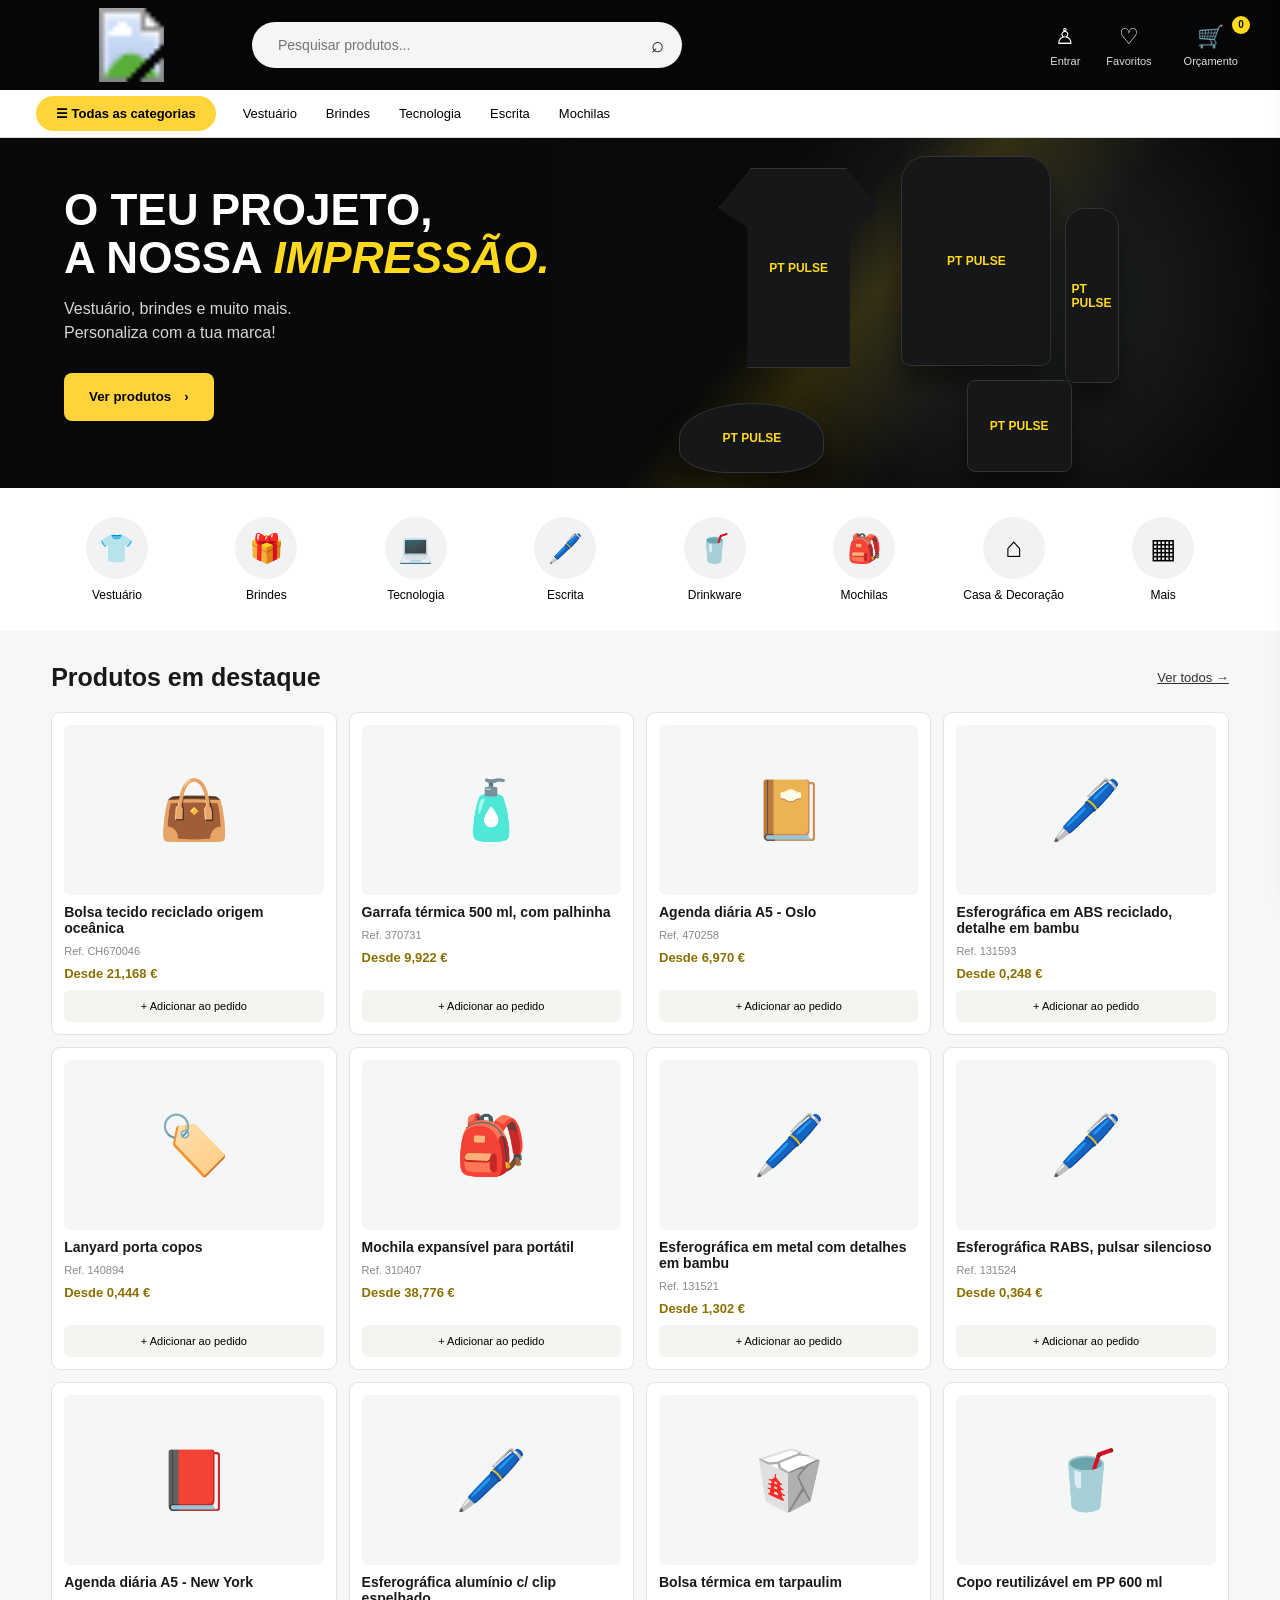
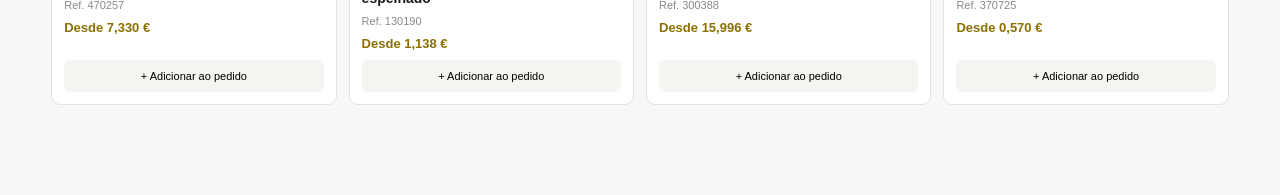
==== index.html @ 074de80f "Atualizar cache para o logo original" ====
<!DOCTYPE html>
<html lang="pt-PT"><head>
<meta charset="UTF-8"><meta name="viewport" content="width=device-width,initial-scale=1">
<title>PT Pulse | Catálogo</title><link rel="stylesheet" href="style.css">
</head><body>
<header class="topbar">
  <button class="menu-btn">☰</button>
  <a class="brand" href="#inicio"><img src="logo.svg?v=4" alt="PT Pulse"></a>
  <div class="top-search"><input id="search" placeholder="Pesquisar produtos..." oninput="filterProducts()"><span>⌕</span></div>
  <nav><a href="#categorias">Vestuário</a><a href="#categorias">Brindes</a><a href="#categorias">Tecnologia</a><a href="#categorias">Escrita</a><a href="#categorias">Drinkware</a><a href="#categorias">Mochilas</a><a href="#categorias">Casa & Decoração</a></nav>
  <div class="actions"><span>♙<small>Entrar</small></span><span>♡<small>Favoritos</small></span><button onclick="openQuote()">🛒<b id="count">0</b><small>Orçamento</small></button></div>
</header>
<div class="mobile-nav"><button onclick="setCategory('Todos')">☰ Todas as categorias</button><button onclick="setCategory('Vestuário')">Vestuário</button><button onclick="setCategory('Brindes')">Brindes</button><button onclick="setCategory('Tecnologia')">Tecnologia</button><button onclick="setCategory('Empresas')">Escrita</button><button onclick="setCategory('Mochilas')">Mochilas</button></div>
<main id="inicio">
<section class="hero">
<div class="hero-copy"><h1>O TEU PROJETO,<br>A NOSSA <em>IMPRESSÃO.</em></h1><p>Vestuário, brindes e muito mais.<br>Personaliza com a tua marca!</p><button onclick="document.getElementById('produtos').scrollIntoView({behavior:'smooth'})">Ver produtos　›</button></div>
<div class="hero-art"><div class="yellow-splash"></div><div class="showcase shirt">PT PULSE</div><div class="showcase hoodie">PT PULSE</div><div class="showcase bottle">PT<br>PULSE</div><div class="showcase cap">PT PULSE</div><div class="showcase mug">PT PULSE</div></div>
</section>
<section class="quick-cats" id="categorias">
<button onclick="setCategory('Vestuário')"><i>👕</i>Vestuário</button><button onclick="setCategory('Brindes')"><i>🎁</i>Brindes</button><button onclick="setCategory('Tecnologia')"><i>💻</i>Tecnologia</button><button onclick="setCategory('Empresas')"><i>🖊️</i>Escrita</button><button onclick="setCategory('Brindes')"><i>🥤</i>Drinkware</button><button onclick="setCategory('Mochilas')"><i>🎒</i>Mochilas</button><button onclick="setCategory('Casa')"><i>⌂</i>Casa & Decoração</button><button onclick="setCategory('Todos')"><i>▦</i>Mais</button>
</section>
<section class="section" id="produtos"><div class="section-head"><h2>Produtos em destaque</h2><a href="#produtos" onclick="setCategory('Todos')">Ver todos →</a></div><div id="productGrid" class="products"></div></section>
</main>
<div id="quotePanel" class="quote-panel"><div class="quote-head"><h3>Pedido de Orçamento</h3><button onclick="openQuote()">×</button></div><div id="quoteItems"></div><button class="send" onclick="sendQuote()">Enviar pedido</button></div>
<button class="floating-quote" onclick="openQuote()">▣　Pedido de Orçamento <b id="mobileCount">0</b></button>
<script src="app.js"></script><script>
const oldAddQuote=addQuote; addQuote=function(i){oldAddQuote(i);document.getElementById('mobileCount').textContent=quote.length}
</script></body></html>
---- style.css ----
*{box-sizing:border-box}body{margin:0;font-family:Arial,Helvetica,sans-serif;background:#f7f7f5;color:#17191b}.topbar{height:90px;background:#050607;color:#fff;display:flex;align-items:center;padding:0 36px;gap:26px}.brand img{width:190px;height:74px;object-fit:contain}.menu-btn{display:none}.top-search{display:flex;align-items:center;background:#f4f5f5;border-radius:25px;padding:0 18px;width:430px;color:#222}.top-search input{width:100%;border:0;background:transparent;padding:15px 8px;outline:0;font-size:14px}.top-search span{font-size:22px}nav{display:none}.actions{margin-left:auto;display:flex;align-items:center;gap:26px}.actions span,.actions button{display:flex;flex-direction:column;align-items:center;gap:5px;font-size:22px;background:none;border:0;color:#fff;position:relative}.actions small{font-size:11px;color:#ddd}.actions b,.floating-quote b{position:absolute;right:-6px;top:-7px;background:#ffd91a;color:#111;border-radius:50%;font-size:10px;width:18px;height:18px;display:grid;place-items:center}.mobile-nav{height:48px;background:#fff;display:flex;align-items:center;gap:25px;padding:0 36px;overflow:auto;border-bottom:1px solid #ddd}.mobile-nav button{white-space:nowrap;border:0;background:none;font-size:13px;padding:12px 2px}.mobile-nav button:first-child{background:#ffd43b;border-radius:22px;padding:10px 20px;font-weight:bold}.hero{min-height:350px;background:#090a0b;color:white;display:flex;overflow:hidden;position:relative}.hero-copy{width:49%;padding:48px 5%;position:relative;z-index:2;background:linear-gradient(90deg,#070809 75%,transparent)}.hero h1{font-size:44px;line-height:1.08;margin:0 0 15px;font-weight:900}.hero em{color:#ffd91a;font-style:italic}.hero p{font-size:16px;line-height:1.5;color:#d6d6d6}.hero-copy button{background:#ffd43b;border:0;border-radius:8px;padding:15px 25px;margin-top:12px;font-weight:bold}.hero-art{width:51%;position:relative;background:radial-gradient(circle at 60% 45%,#25282a,#090a0b 60%)}.yellow-splash{position:absolute;inset:0;background:linear-gradient(130deg,transparent 30%,#ffd40022 40%,transparent 58%)}.showcase{position:absolute;display:grid;place-items:center;background:#151719;border:1px solid #333;color:#ffd91a;font-size:12px;font-weight:bold;box-shadow:0 18px 28px #0008}.shirt{width:160px;height:200px;left:14%;top:30px;clip-path:polygon(20% 0,80% 0,100% 20%,82% 30%,82% 100%,18% 100%,18% 30%,0 20%)}.hoodie{width:150px;height:210px;left:42%;top:18px;border-radius:25px 25px 10px 10px}.bottle{width:54px;height:175px;left:67%;top:70px;border-radius:20px 20px 10px 10px}.cap{width:145px;height:70px;left:8%;bottom:15px;border-radius:60% 60% 40% 40%}.mug{width:105px;height:92px;left:52%;bottom:16px;border-radius:8px}.quick-cats{background:#fff;display:grid;grid-template-columns:repeat(8,1fr);padding:28px 4%;gap:18px}.quick-cats button{border:0;background:none;display:flex;flex-direction:column;align-items:center;gap:9px;font-size:12px}.quick-cats i{font-style:normal;font-size:28px;width:62px;height:62px;display:grid;place-items:center;border-radius:50%;background:#f0f2f3}.section{padding:32px 4% 90px}.section-head{display:flex;justify-content:space-between;align-items:center;margin-bottom:20px}.section h2{font-size:25px;margin:0}.section-head a{font-size:13px;color:#333}.products{display:grid;grid-template-columns:repeat(4,1fr);gap:12px}.product{background:#fff;border:1px solid #e1e3e4;border-radius:9px;padding:12px;min-height:290px;display:flex;flex-direction:column;gap:9px;position:relative}.product-img{height:170px;background:#f5f6f6;border-radius:6px;display:grid;place-items:center;font-size:58px}.stock{display:none}.product h3{font-size:14px;margin:0}.product small{font-size:11px;color:#888}.product b{color:#8b7000;font-size:13px}.product button{margin-top:auto;border:0;background:#f4f4f1;padding:10px;border-radius:6px;font-size:11px}.quote-panel{position:fixed;right:-420px;top:0;width:390px;height:100vh;background:#fff;z-index:20;box-shadow:-10px 0 30px #0003;transition:.3s;padding:22px}.quote-panel.open{right:0}.quote-head{display:flex;justify-content:space-between;border-bottom:1px solid #ddd}.quote-head button{border:0;background:none;font-size:28px}.quote-item{padding:12px 0;border-bottom:1px solid #eee}.send{background:#ffd43b;border:0;width:100%;padding:15px;font-weight:bold;margin-top:20px;border-radius:7px}.floating-quote{display:none}
@media(max-width:900px){.topbar{height:72px;padding:0 18px}.brand img{width:145px;height:55px}.top-search{width:45%}.actions{gap:14px}.mobile-nav{padding:0 18px}.hero-copy{padding:35px 4%}.hero h1{font-size:34px}.quick-cats{grid-template-columns:repeat(4,1fr)}}
@media(max-width:700px){.topbar{height:68px;padding:0 14px;justify-content:space-between}.menu-btn{display:block;background:none;border:0;color:#fff;font-size:23px}.brand img{width:125px;height:52px}.top-search{display:none}.actions{margin:0;gap:13px}.actions span:first-child small,.actions span:nth-child(2) small{display:none}.actions span{font-size:20px}.actions button small{display:none}.mobile-nav{display:none}.hero{min-height:230px}.hero-copy{width:61%;padding:28px 16px;background:linear-gradient(90deg,#08090a 75%,transparent)}.hero h1{font-size:23px}.hero p{font-size:11px}.hero-copy button{padding:10px 16px;font-size:11px}.hero-art{width:39%}.shirt{width:95px;height:120px;left:-10px;top:25px}.hoodie{width:85px;height:125px;left:32px;top:18px}.bottle{width:30px;height:100px;left:62px;top:110px}.cap{display:none}.mug{width:58px;height:55px;left:0;bottom:12px}.quick-cats{display:flex;overflow:auto;padding:18px 14px;gap:20px}.quick-cats button{min-width:62px;font-size:10px}.quick-cats i{width:48px;height:48px;font-size:22px}.section{padding:25px 14px 82px}.section h2{font-size:20px}.products{grid-template-columns:1fr 1fr;gap:10px}.product{min-height:250px;padding:9px}.product-img{height:125px;font-size:45px}.product h3{font-size:12px}.product button{display:none}.floating-quote{display:flex;align-items:center;justify-content:center;position:fixed;bottom:14px;left:50%;transform:translateX(-50%);width:calc(100% - 36px);height:48px;background:#ffd43b;border:0;border-radius:25px;font-weight:bold;z-index:8;box-shadow:0 5px 18px #0003}.floating-quote b{right:16px;top:15px;position:absolute;background:#17191b;color:#fff}.quote-panel{width:100%;right:-100%}}

/* Garantir que o logo mantém o aspeto original no cabeçalho */
.brand{display:flex;align-items:center;line-height:0;flex-shrink:0}.brand img{display:block;max-width:100%;filter:none}
@media(max-width:700px){.brand img{width:150px;height:58px}.topbar{gap:8px}}
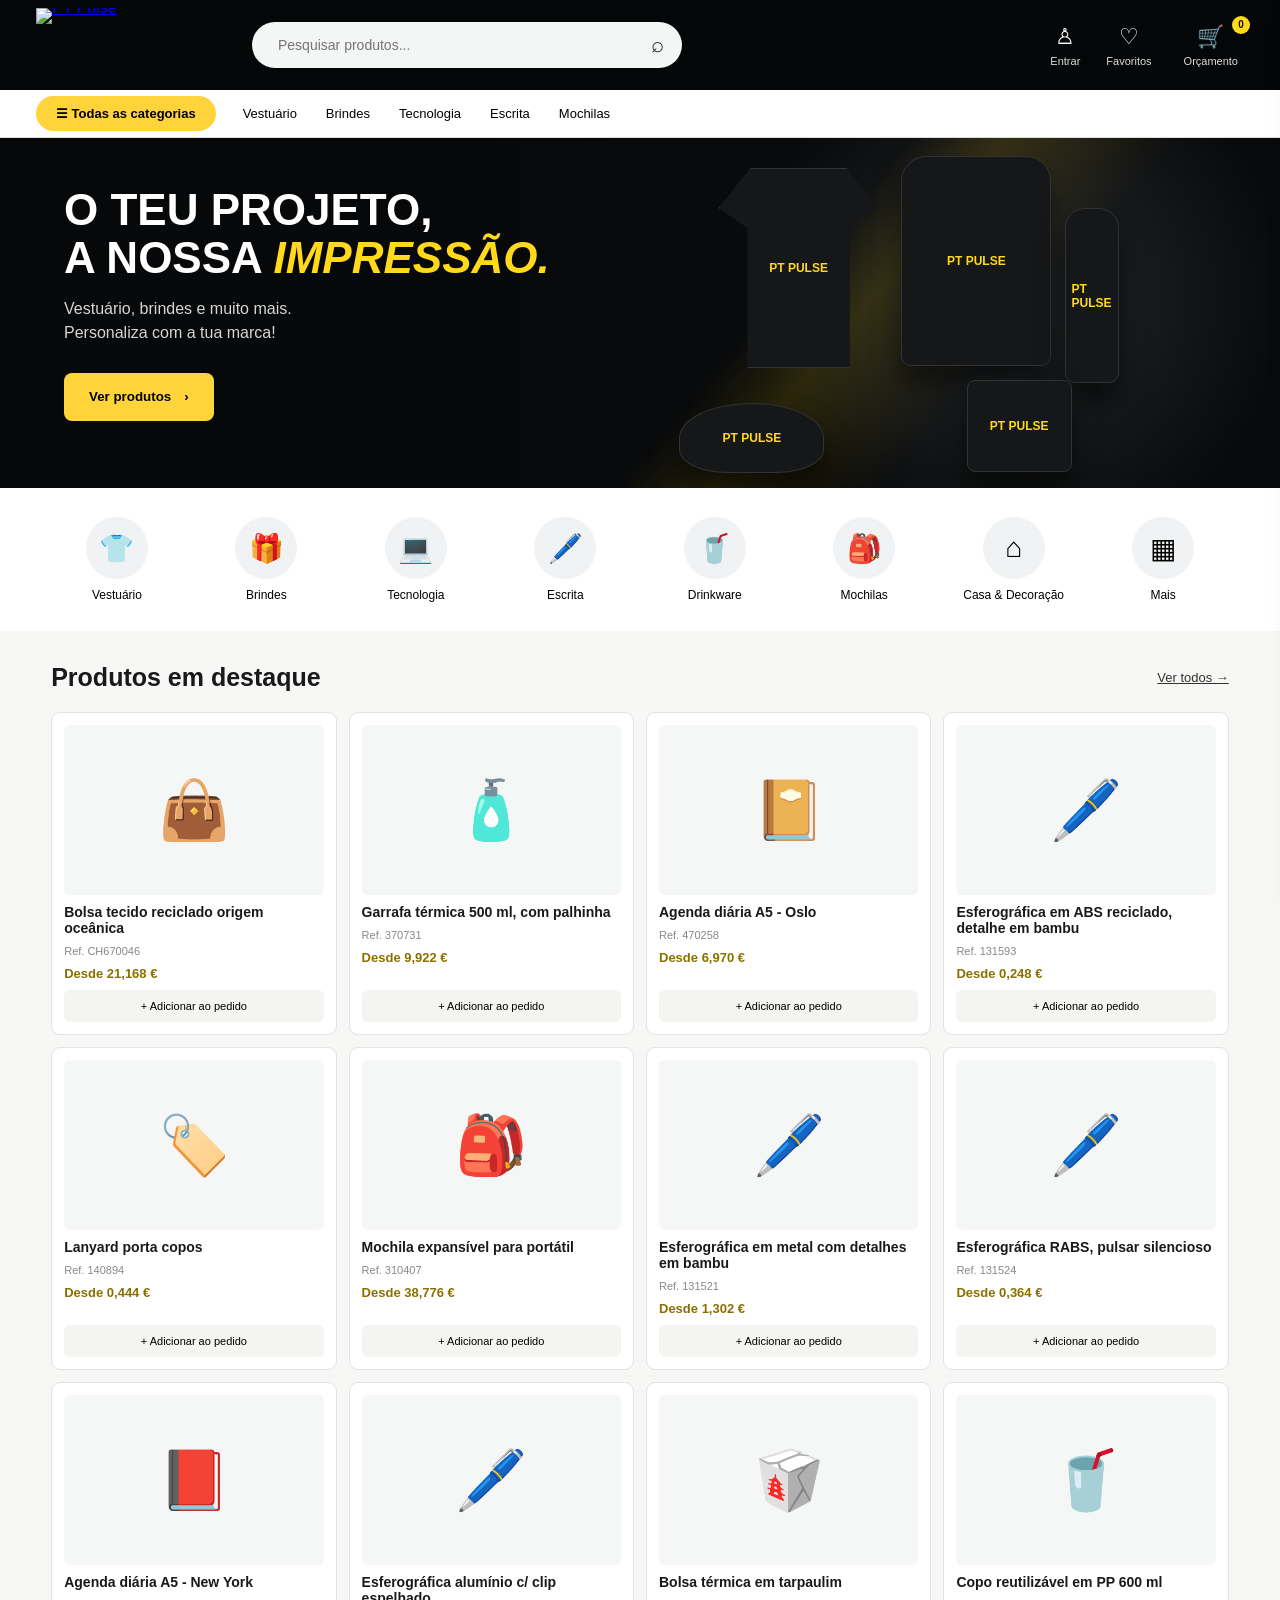
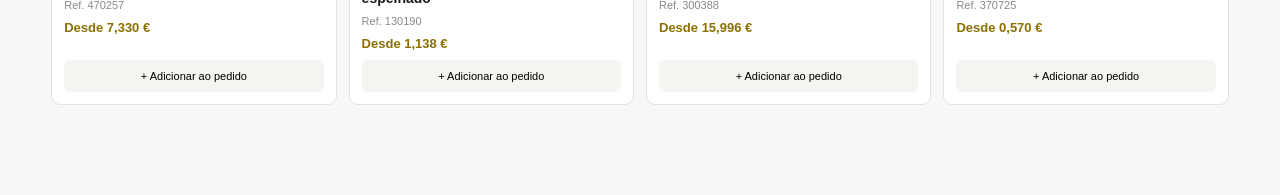
==== commit 51303437: "Use original PT Pulse logo from direct CDN link" ====
--- a/index.html
+++ b/index.html
@@ -5,7 +5,7 @@
 </head><body>
 <header class="topbar">
   <button class="menu-btn">☰</button>
-  <a class="brand" href="#inicio"><img src="logo.svg?v=4" alt="PT Pulse"></a>
+  <a class="brand" href="#inicio"><img src="https://cdn-shopkit.com/usercontent/ptpulse/media/images/2d09747-074057-pt-pulse-autocolante.png" alt="PT Pulse"></a>
   <div class="top-search"><input id="search" placeholder="Pesquisar produtos..." oninput="filterProducts()"><span>⌕</span></div>
   <nav><a href="#categorias">Vestuário</a><a href="#categorias">Brindes</a><a href="#categorias">Tecnologia</a><a href="#categorias">Escrita</a><a href="#categorias">Drinkware</a><a href="#categorias">Mochilas</a><a href="#categorias">Casa & Decoração</a></nav>
   <div class="actions"><span>♙<small>Entrar</small></span><span>♡<small>Favoritos</small></span><button onclick="openQuote()">🛒<b id="count">0</b><small>Orçamento</small></button></div>
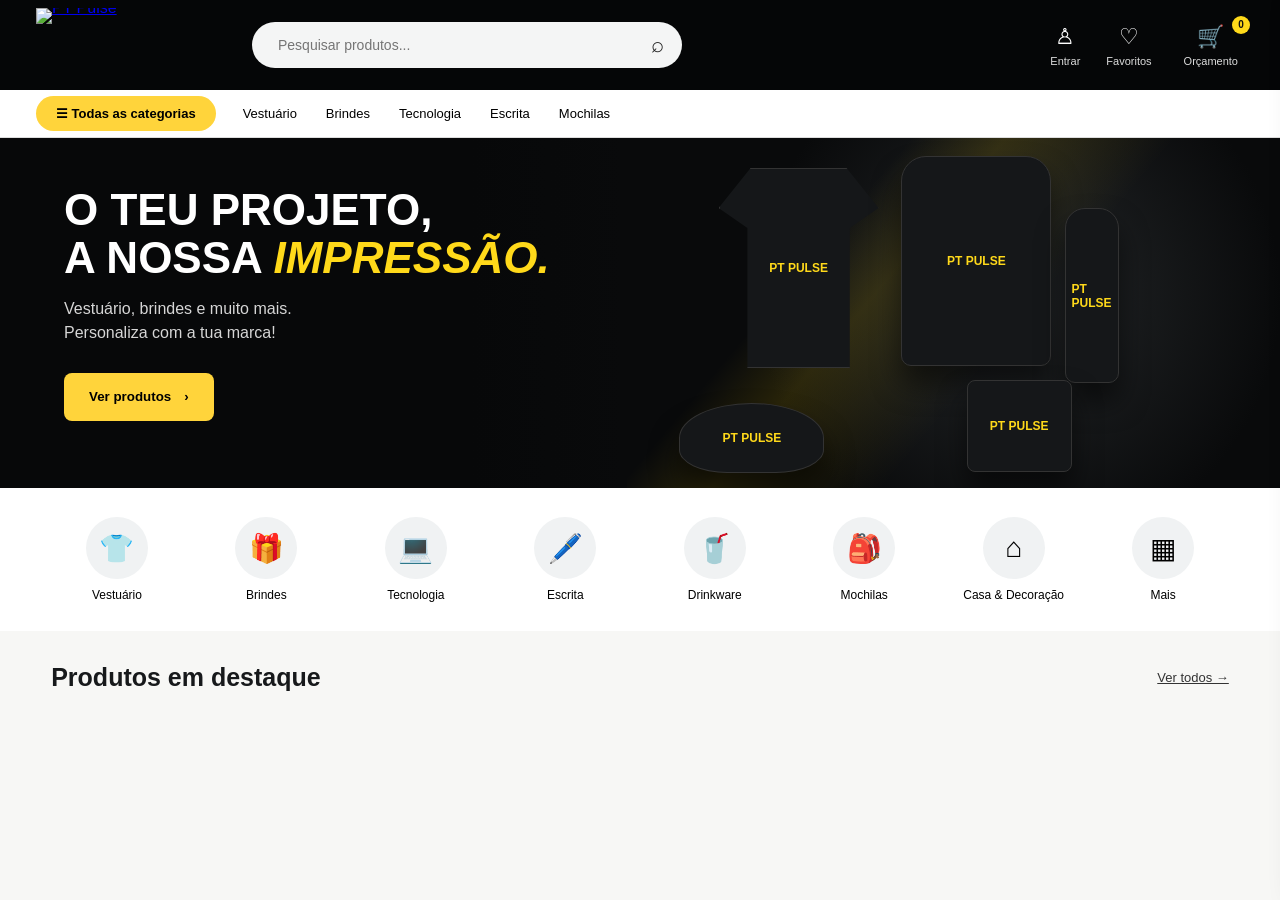
==== commit c581e525: "Ativar catálogo TH Clothes e páginas individuais" ====
--- a/index.html
+++ b/index.html
@@ -3,26 +3,8 @@
 <meta charset="UTF-8"><meta name="viewport" content="width=device-width,initial-scale=1">
 <title>PT Pulse | Catálogo</title><link rel="stylesheet" href="style.css">
 </head><body>
-<header class="topbar">
-  <button class="menu-btn">☰</button>
-  <a class="brand" href="#inicio"><img src="https://cdn-shopkit.com/usercontent/ptpulse/media/images/2d09747-074057-pt-pulse-autocolante.png" alt="PT Pulse"></a>
-  <div class="top-search"><input id="search" placeholder="Pesquisar produtos..." oninput="filterProducts()"><span>⌕</span></div>
-  <nav><a href="#categorias">Vestuário</a><a href="#categorias">Brindes</a><a href="#categorias">Tecnologia</a><a href="#categorias">Escrita</a><a href="#categorias">Drinkware</a><a href="#categorias">Mochilas</a><a href="#categorias">Casa & Decoração</a></nav>
-  <div class="actions"><span>♙<small>Entrar</small></span><span>♡<small>Favoritos</small></span><button onclick="openQuote()">🛒<b id="count">0</b><small>Orçamento</small></button></div>
-</header>
+<header class="topbar"><button class="menu-btn">☰</button><a class="brand" href="#inicio"><img src="https://cdn-shopkit.com/usercontent/ptpulse/media/images/2d09747-074057-pt-pulse-autocolante.png" alt="PT Pulse"></a><div class="top-search"><input id="search" placeholder="Pesquisar produtos..." oninput="filterProducts()"><span>⌕</span></div><nav><a href="#categorias">Vestuário</a><a href="#categorias">Brindes</a><a href="#categorias">Tecnologia</a><a href="#categorias">Escrita</a><a href="#categorias">Drinkware</a><a href="#categorias">Mochilas</a><a href="#categorias">Casa & Decoração</a></nav><div class="actions"><span>♙<small>Entrar</small></span><span>♡<small>Favoritos</small></span><button onclick="openQuote()">🛒<b id="count">0</b><small>Orçamento</small></button></div></header>
 <div class="mobile-nav"><button onclick="setCategory('Todos')">☰ Todas as categorias</button><button onclick="setCategory('Vestuário')">Vestuário</button><button onclick="setCategory('Brindes')">Brindes</button><button onclick="setCategory('Tecnologia')">Tecnologia</button><button onclick="setCategory('Empresas')">Escrita</button><button onclick="setCategory('Mochilas')">Mochilas</button></div>
-<main id="inicio">
-<section class="hero">
-<div class="hero-copy"><h1>O TEU PROJETO,<br>A NOSSA <em>IMPRESSÃO.</em></h1><p>Vestuário, brindes e muito mais.<br>Personaliza com a tua marca!</p><button onclick="document.getElementById('produtos').scrollIntoView({behavior:'smooth'})">Ver produtos　›</button></div>
-<div class="hero-art"><div class="yellow-splash"></div><div class="showcase shirt">PT PULSE</div><div class="showcase hoodie">PT PULSE</div><div class="showcase bottle">PT<br>PULSE</div><div class="showcase cap">PT PULSE</div><div class="showcase mug">PT PULSE</div></div>
-</section>
-<section class="quick-cats" id="categorias">
-<button onclick="setCategory('Vestuário')"><i>👕</i>Vestuário</button><button onclick="setCategory('Brindes')"><i>🎁</i>Brindes</button><button onclick="setCategory('Tecnologia')"><i>💻</i>Tecnologia</button><button onclick="setCategory('Empresas')"><i>🖊️</i>Escrita</button><button onclick="setCategory('Brindes')"><i>🥤</i>Drinkware</button><button onclick="setCategory('Mochilas')"><i>🎒</i>Mochilas</button><button onclick="setCategory('Casa')"><i>⌂</i>Casa & Decoração</button><button onclick="setCategory('Todos')"><i>▦</i>Mais</button>
-</section>
-<section class="section" id="produtos"><div class="section-head"><h2>Produtos em destaque</h2><a href="#produtos" onclick="setCategory('Todos')">Ver todos →</a></div><div id="productGrid" class="products"></div></section>
-</main>
-<div id="quotePanel" class="quote-panel"><div class="quote-head"><h3>Pedido de Orçamento</h3><button onclick="openQuote()">×</button></div><div id="quoteItems"></div><button class="send" onclick="sendQuote()">Enviar pedido</button></div>
-<button class="floating-quote" onclick="openQuote()">▣　Pedido de Orçamento <b id="mobileCount">0</b></button>
-<script src="app.js"></script><script>
-const oldAddQuote=addQuote; addQuote=function(i){oldAddQuote(i);document.getElementById('mobileCount').textContent=quote.length}
-</script></body></html>+<main id="inicio"><section class="hero"><div class="hero-copy"><h1>O TEU PROJETO,<br>A NOSSA <em>IMPRESSÃO.</em></h1><p>Vestuário, brindes e muito mais.<br>Personaliza com a tua marca!</p><button onclick="document.getElementById('produtos').scrollIntoView({behavior:'smooth'})">Ver produtos　›</button></div><div class="hero-art"><div class="yellow-splash"></div><div class="showcase shirt">PT PULSE</div><div class="showcase hoodie">PT PULSE</div><div class="showcase bottle">PT<br>PULSE</div><div class="showcase cap">PT PULSE</div><div class="showcase mug">PT PULSE</div></div></section><section class="quick-cats" id="categorias"><button onclick="setCategory('Vestuário')"><i>👕</i>Vestuário</button><button onclick="setCategory('Brindes')"><i>🎁</i>Brindes</button><button onclick="setCategory('Tecnologia')"><i>💻</i>Tecnologia</button><button onclick="setCategory('Empresas')"><i>🖊️</i>Escrita</button><button onclick="setCategory('Brindes')"><i>🥤</i>Drinkware</button><button onclick="setCategory('Mochilas')"><i>🎒</i>Mochilas</button><button onclick="setCategory('Casa')"><i>⌂</i>Casa & Decoração</button><button onclick="setCategory('Todos')"><i>▦</i>Mais</button></section><section class="section" id="produtos"><div class="section-head"><h2>Produtos em destaque</h2><a href="#produtos" onclick="setCategory('Todos')">Ver todos →</a></div><div id="productGrid" class="products"></div></section></main>
+<div id="quotePanel" class="quote-panel"><div class="quote-head"><h3>Pedido de Orçamento</h3><button onclick="openQuote()">×</button></div><div id="quoteItems"></div><button class="send" onclick="sendQuote()">Enviar pedido</button></div><button class="floating-quote" onclick="openQuote()">▣　Pedido de Orçamento <b id="mobileCount">0</b></button>
+<script src="th-products.js"></script><script src="catalog.js"></script></body></html>
--- a/style.css
+++ b/style.css
@@ -1,7 +1,4 @@
-*{box-sizing:border-box}body{margin:0;font-family:Arial,Helvetica,sans-serif;background:#f7f7f5;color:#17191b}.topbar{height:90px;background:#050607;color:#fff;display:flex;align-items:center;padding:0 36px;gap:26px}.brand img{width:190px;height:74px;object-fit:contain}.menu-btn{display:none}.top-search{display:flex;align-items:center;background:#f4f5f5;border-radius:25px;padding:0 18px;width:430px;color:#222}.top-search input{width:100%;border:0;background:transparent;padding:15px 8px;outline:0;font-size:14px}.top-search span{font-size:22px}nav{display:none}.actions{margin-left:auto;display:flex;align-items:center;gap:26px}.actions span,.actions button{display:flex;flex-direction:column;align-items:center;gap:5px;font-size:22px;background:none;border:0;color:#fff;position:relative}.actions small{font-size:11px;color:#ddd}.actions b,.floating-quote b{position:absolute;right:-6px;top:-7px;background:#ffd91a;color:#111;border-radius:50%;font-size:10px;width:18px;height:18px;display:grid;place-items:center}.mobile-nav{height:48px;background:#fff;display:flex;align-items:center;gap:25px;padding:0 36px;overflow:auto;border-bottom:1px solid #ddd}.mobile-nav button{white-space:nowrap;border:0;background:none;font-size:13px;padding:12px 2px}.mobile-nav button:first-child{background:#ffd43b;border-radius:22px;padding:10px 20px;font-weight:bold}.hero{min-height:350px;background:#090a0b;color:white;display:flex;overflow:hidden;position:relative}.hero-copy{width:49%;padding:48px 5%;position:relative;z-index:2;background:linear-gradient(90deg,#070809 75%,transparent)}.hero h1{font-size:44px;line-height:1.08;margin:0 0 15px;font-weight:900}.hero em{color:#ffd91a;font-style:italic}.hero p{font-size:16px;line-height:1.5;color:#d6d6d6}.hero-copy button{background:#ffd43b;border:0;border-radius:8px;padding:15px 25px;margin-top:12px;font-weight:bold}.hero-art{width:51%;position:relative;background:radial-gradient(circle at 60% 45%,#25282a,#090a0b 60%)}.yellow-splash{position:absolute;inset:0;background:linear-gradient(130deg,transparent 30%,#ffd40022 40%,transparent 58%)}.showcase{position:absolute;display:grid;place-items:center;background:#151719;border:1px solid #333;color:#ffd91a;font-size:12px;font-weight:bold;box-shadow:0 18px 28px #0008}.shirt{width:160px;height:200px;left:14%;top:30px;clip-path:polygon(20% 0,80% 0,100% 20%,82% 30%,82% 100%,18% 100%,18% 30%,0 20%)}.hoodie{width:150px;height:210px;left:42%;top:18px;border-radius:25px 25px 10px 10px}.bottle{width:54px;height:175px;left:67%;top:70px;border-radius:20px 20px 10px 10px}.cap{width:145px;height:70px;left:8%;bottom:15px;border-radius:60% 60% 40% 40%}.mug{width:105px;height:92px;left:52%;bottom:16px;border-radius:8px}.quick-cats{background:#fff;display:grid;grid-template-columns:repeat(8,1fr);padding:28px 4%;gap:18px}.quick-cats button{border:0;background:none;display:flex;flex-direction:column;align-items:center;gap:9px;font-size:12px}.quick-cats i{font-style:normal;font-size:28px;width:62px;height:62px;display:grid;place-items:center;border-radius:50%;background:#f0f2f3}.section{padding:32px 4% 90px}.section-head{display:flex;justify-content:space-between;align-items:center;margin-bottom:20px}.section h2{font-size:25px;margin:0}.section-head a{font-size:13px;color:#333}.products{display:grid;grid-template-columns:repeat(4,1fr);gap:12px}.product{background:#fff;border:1px solid #e1e3e4;border-radius:9px;padding:12px;min-height:290px;display:flex;flex-direction:column;gap:9px;position:relative}.product-img{height:170px;background:#f5f6f6;border-radius:6px;display:grid;place-items:center;font-size:58px}.stock{display:none}.product h3{font-size:14px;margin:0}.product small{font-size:11px;color:#888}.product b{color:#8b7000;font-size:13px}.product button{margin-top:auto;border:0;background:#f4f4f1;padding:10px;border-radius:6px;font-size:11px}.quote-panel{position:fixed;right:-420px;top:0;width:390px;height:100vh;background:#fff;z-index:20;box-shadow:-10px 0 30px #0003;transition:.3s;padding:22px}.quote-panel.open{right:0}.quote-head{display:flex;justify-content:space-between;border-bottom:1px solid #ddd}.quote-head button{border:0;background:none;font-size:28px}.quote-item{padding:12px 0;border-bottom:1px solid #eee}.send{background:#ffd43b;border:0;width:100%;padding:15px;font-weight:bold;margin-top:20px;border-radius:7px}.floating-quote{display:none}
+*{box-sizing:border-box}body{margin:0;font-family:Arial,Helvetica,sans-serif;background:#f7f7f5;color:#17191b}.topbar{height:90px;background:#050607;color:#fff;display:flex;align-items:center;padding:0 36px;gap:26px}.brand img{width:190px;height:74px;object-fit:contain}.menu-btn{display:none}.top-search{display:flex;align-items:center;background:#f4f5f5;border-radius:25px;padding:0 18px;width:430px;color:#222}.top-search input{width:100%;border:0;background:transparent;padding:15px 8px;outline:0;font-size:14px}.top-search span{font-size:22px}nav{display:none}.actions{margin-left:auto;display:flex;align-items:center;gap:26px}.actions span,.actions button{display:flex;flex-direction:column;align-items:center;gap:5px;font-size:22px;background:none;border:0;color:#fff;position:relative}.actions small{font-size:11px;color:#ddd}.actions b,.floating-quote b{position:absolute;right:-6px;top:-7px;background:#ffd91a;color:#111;border-radius:50%;font-size:10px;width:18px;height:18px;display:grid;place-items:center}.mobile-nav{height:48px;background:#fff;display:flex;align-items:center;gap:25px;padding:0 36px;overflow:auto;border-bottom:1px solid #ddd}.mobile-nav button{white-space:nowrap;border:0;background:none;font-size:13px;padding:12px 2px}.mobile-nav button:first-child{background:#ffd43b;border-radius:22px;padding:10px 20px;font-weight:bold}.hero{min-height:350px;background:#090a0b;color:white;display:flex;overflow:hidden;position:relative}.hero-copy{width:49%;padding:48px 5%;position:relative;z-index:2;background:linear-gradient(90deg,#070809 75%,transparent)}.hero h1{font-size:44px;line-height:1.08;margin:0 0 15px;font-weight:900}.hero em{color:#ffd91a;font-style:italic}.hero p{font-size:16px;line-height:1.5;color:#d6d6d6}.hero-copy button{background:#ffd43b;border:0;border-radius:8px;padding:15px 25px;margin-top:12px;font-weight:bold}.hero-art{width:51%;position:relative;background:radial-gradient(circle at 60% 45%,#25282a,#090a0b 60%)}.yellow-splash{position:absolute;inset:0;background:linear-gradient(130deg,transparent 30%,#ffd40022 40%,transparent 58%)}.showcase{position:absolute;display:grid;place-items:center;background:#151719;border:1px solid #333;color:#ffd91a;font-size:12px;font-weight:bold;box-shadow:0 18px 28px #0008}.shirt{width:160px;height:200px;left:14%;top:30px;clip-path:polygon(20% 0,80% 0,100% 20%,82% 30%,82% 100%,18% 100%,18% 30%,0 20%)}.hoodie{width:150px;height:210px;left:42%;top:18px;border-radius:25px 25px 10px 10px}.bottle{width:54px;height:175px;left:67%;top:70px;border-radius:20px 20px 10px 10px}.cap{width:145px;height:70px;left:8%;bottom:15px;border-radius:60% 60% 40% 40%}.mug{width:105px;height:92px;left:52%;bottom:16px;border-radius:8px}.quick-cats{background:#fff;display:grid;grid-template-columns:repeat(8,1fr);padding:28px 4%;gap:18px}.quick-cats button{border:0;background:none;display:flex;flex-direction:column;align-items:center;gap:9px;font-size:12px}.quick-cats i{font-style:normal;font-size:28px;width:62px;height:62px;display:grid;place-items:center;border-radius:50%;background:#f0f2f3}.section{padding:32px 4% 90px}.section-head{display:flex;justify-content:space-between;align-items:center;margin-bottom:20px}.section h2{font-size:25px;margin:0}.section-head a{font-size:13px;color:#333}.products{display:grid;grid-template-columns:repeat(4,1fr);gap:12px}.product{background:#fff;border:1px solid #e1e3e4;border-radius:9px;padding:12px;min-height:290px;display:flex;flex-direction:column;gap:9px;position:relative}.product-img{height:170px;background:#f5f6f6;border-radius:6px;display:grid;place-items:center;overflow:hidden}.product-img img{width:100%;height:100%;display:block;object-fit:contain}.stock{display:none}.product h3{font-size:14px;margin:0}.product small{font-size:11px;color:#888}.product b{color:#8b7000;font-size:13px}.product button{margin-top:auto;border:0;background:#f4f4f1;padding:10px;border-radius:6px;font-size:11px}.quote-panel{position:fixed;right:-420px;top:0;width:390px;height:100vh;background:#fff;z-index:20;box-shadow:-10px 0 30px #0003;transition:.3s;padding:22px}.quote-panel.open{right:0}.quote-head{display:flex;justify-content:space-between;border-bottom:1px solid #ddd}.quote-head button{border:0;background:none;font-size:28px}.quote-item{padding:12px 0;border-bottom:1px solid #eee}.send{background:#ffd43b;border:0;width:100%;padding:15px;font-weight:bold;margin-top:20px;border-radius:7px}.floating-quote{display:none}
 @media(max-width:900px){.topbar{height:72px;padding:0 18px}.brand img{width:145px;height:55px}.top-search{width:45%}.actions{gap:14px}.mobile-nav{padding:0 18px}.hero-copy{padding:35px 4%}.hero h1{font-size:34px}.quick-cats{grid-template-columns:repeat(4,1fr)}}
-@media(max-width:700px){.topbar{height:68px;padding:0 14px;justify-content:space-between}.menu-btn{display:block;background:none;border:0;color:#fff;font-size:23px}.brand img{width:125px;height:52px}.top-search{display:none}.actions{margin:0;gap:13px}.actions span:first-child small,.actions span:nth-child(2) small{display:none}.actions span{font-size:20px}.actions button small{display:none}.mobile-nav{display:none}.hero{min-height:230px}.hero-copy{width:61%;padding:28px 16px;background:linear-gradient(90deg,#08090a 75%,transparent)}.hero h1{font-size:23px}.hero p{font-size:11px}.hero-copy button{padding:10px 16px;font-size:11px}.hero-art{width:39%}.shirt{width:95px;height:120px;left:-10px;top:25px}.hoodie{width:85px;height:125px;left:32px;top:18px}.bottle{width:30px;height:100px;left:62px;top:110px}.cap{display:none}.mug{width:58px;height:55px;left:0;bottom:12px}.quick-cats{display:flex;overflow:auto;padding:18px 14px;gap:20px}.quick-cats button{min-width:62px;font-size:10px}.quick-cats i{width:48px;height:48px;font-size:22px}.section{padding:25px 14px 82px}.section h2{font-size:20px}.products{grid-template-columns:1fr 1fr;gap:10px}.product{min-height:250px;padding:9px}.product-img{height:125px;font-size:45px}.product h3{font-size:12px}.product button{display:none}.floating-quote{display:flex;align-items:center;justify-content:center;position:fixed;bottom:14px;left:50%;transform:translateX(-50%);width:calc(100% - 36px);height:48px;background:#ffd43b;border:0;border-radius:25px;font-weight:bold;z-index:8;box-shadow:0 5px 18px #0003}.floating-quote b{right:16px;top:15px;position:absolute;background:#17191b;color:#fff}.quote-panel{width:100%;right:-100%}}
-
-/* Garantir que o logo mantém o aspeto original no cabeçalho */
-.brand{display:flex;align-items:center;line-height:0;flex-shrink:0}.brand img{display:block;max-width:100%;filter:none}
-@media(max-width:700px){.brand img{width:150px;height:58px}.topbar{gap:8px}}
+@media(max-width:700px){.topbar{height:68px;padding:0 14px;justify-content:space-between}.menu-btn{display:block;background:none;border:0;color:#fff;font-size:23px}.brand img{width:125px;height:52px}.top-search{display:none}.actions{margin:0;gap:13px}.actions span:first-child small,.actions span:nth-child(2) small{display:none}.actions span{font-size:20px}.actions button small{display:none}.mobile-nav{display:none}.hero{min-height:230px}.hero-copy{width:61%;padding:28px 16px;background:linear-gradient(90deg,#08090a 75%,transparent)}.hero h1{font-size:23px}.hero p{font-size:11px}.hero-copy button{padding:10px 16px;font-size:11px}.hero-art{width:39%}.shirt{width:95px;height:120px;left:-10px;top:25px}.hoodie{width:85px;height:125px;left:32px;top:18px}.bottle{width:30px;height:100px;left:62px;top:110px}.cap{display:none}.mug{width:58px;height:55px;left:0;bottom:12px}.quick-cats{display:flex;overflow:auto;padding:18px 14px;gap:20px}.quick-cats button{min-width:62px;font-size:10px}.quick-cats i{width:48px;height:48px;font-size:22px}.section{padding:25px 14px 82px}.section h2{font-size:20px}.products{grid-template-columns:1fr 1fr;gap:10px}.product{min-height:250px;padding:9px}.product-img{height:125px}.product h3{font-size:12px}.product button{display:none}.floating-quote{display:flex;align-items:center;justify-content:center;position:fixed;bottom:14px;left:50%;transform:translateX(-50%);width:calc(100% - 36px);height:48px;background:#ffd43b;border:0;border-radius:25px;font-weight:bold;z-index:8;box-shadow:0 5px 18px #0003}.floating-quote b{right:16px;top:15px;position:absolute;background:#17191b;color:#fff}.quote-panel{width:100%;right:-100%}}
+.brand{display:flex;align-items:center;line-height:0;flex-shrink:0}.brand img{display:block;max-width:100%;filter:none}@media(max-width:700px){.brand img{width:150px;height:58px}.topbar{gap:8px}}
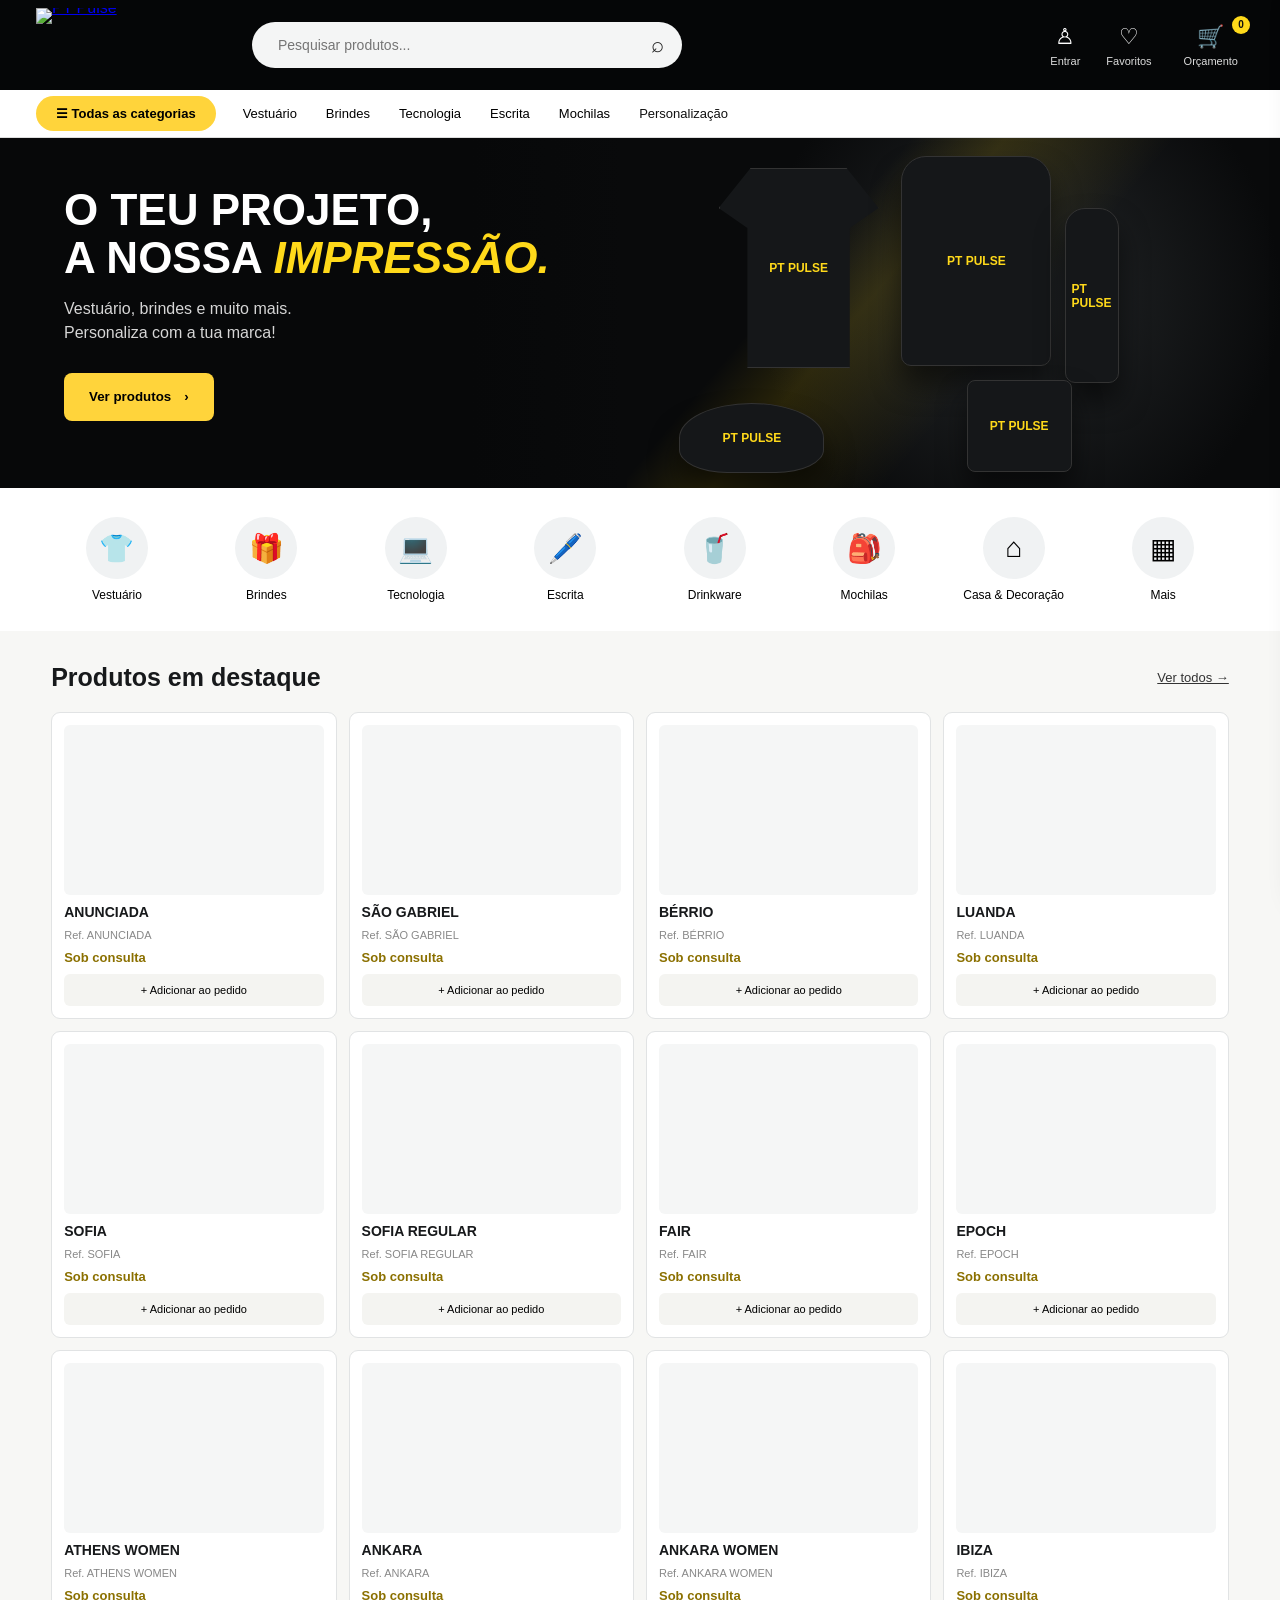
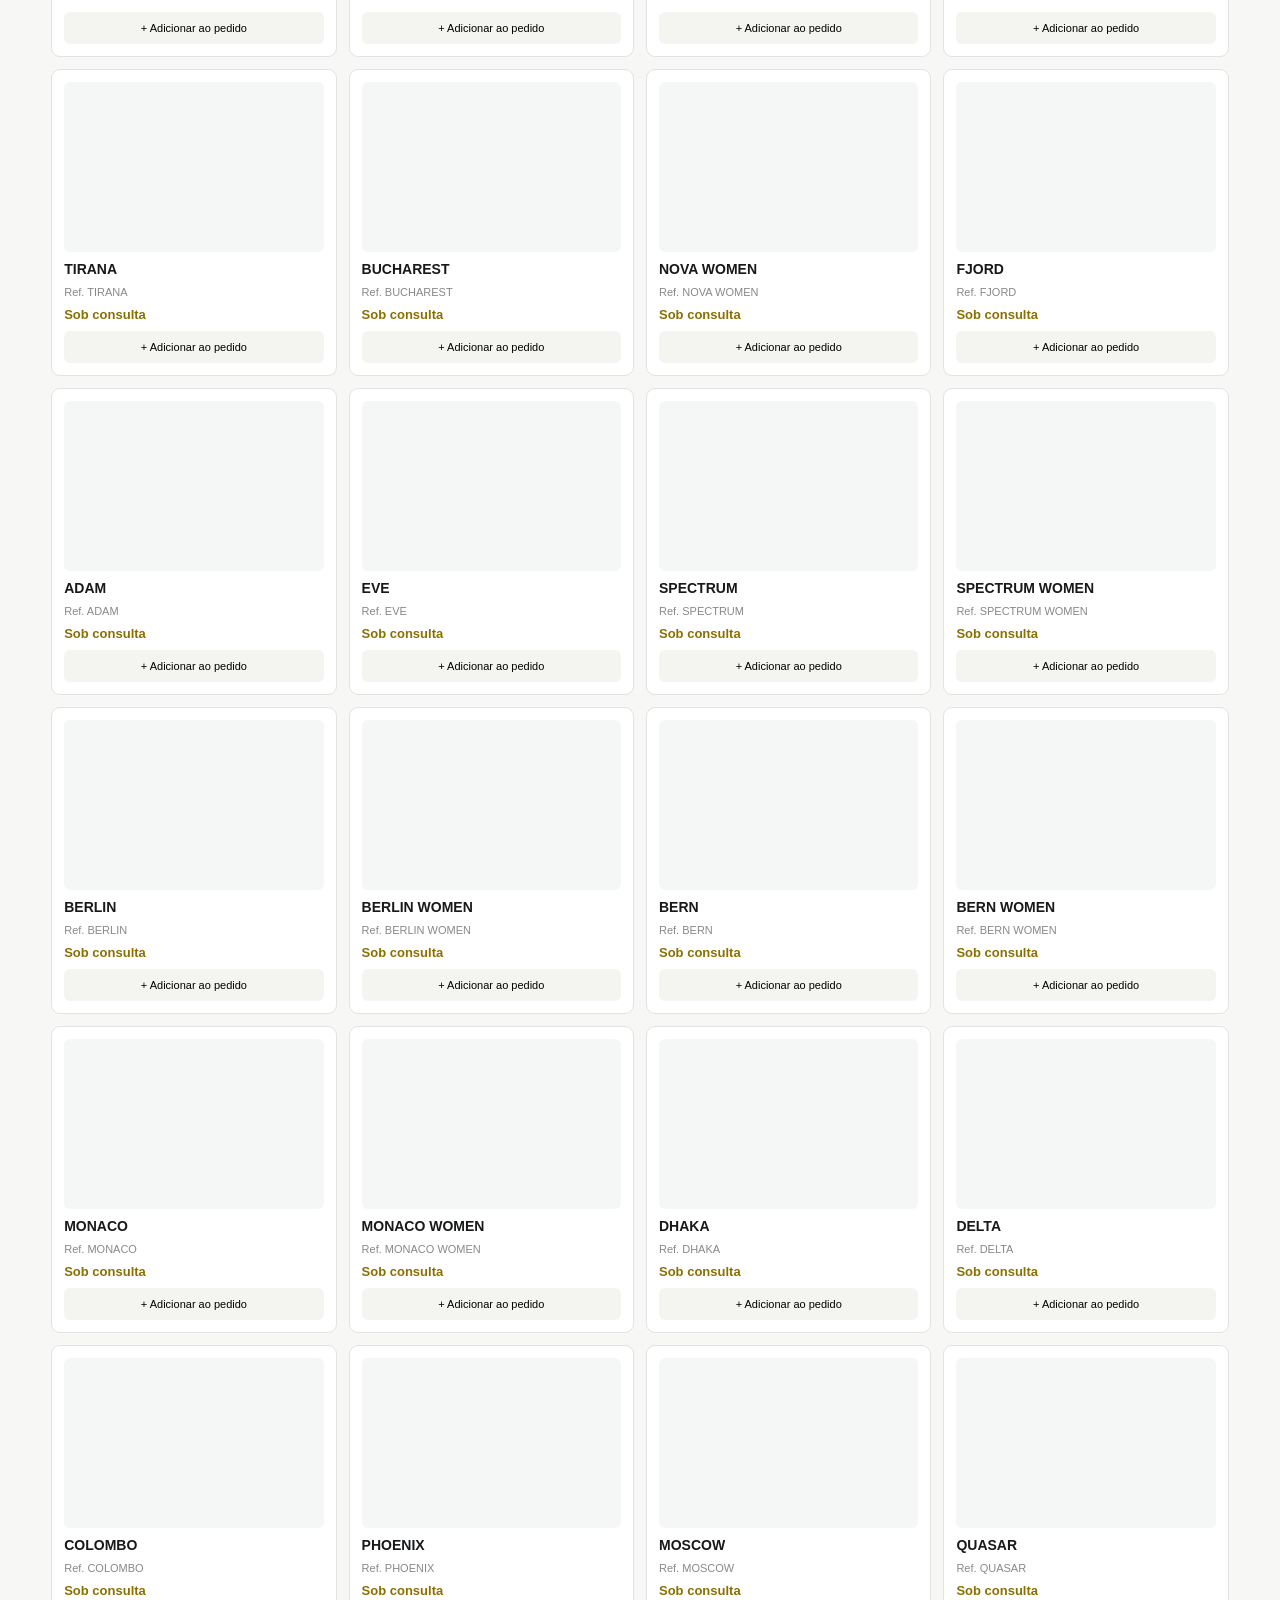
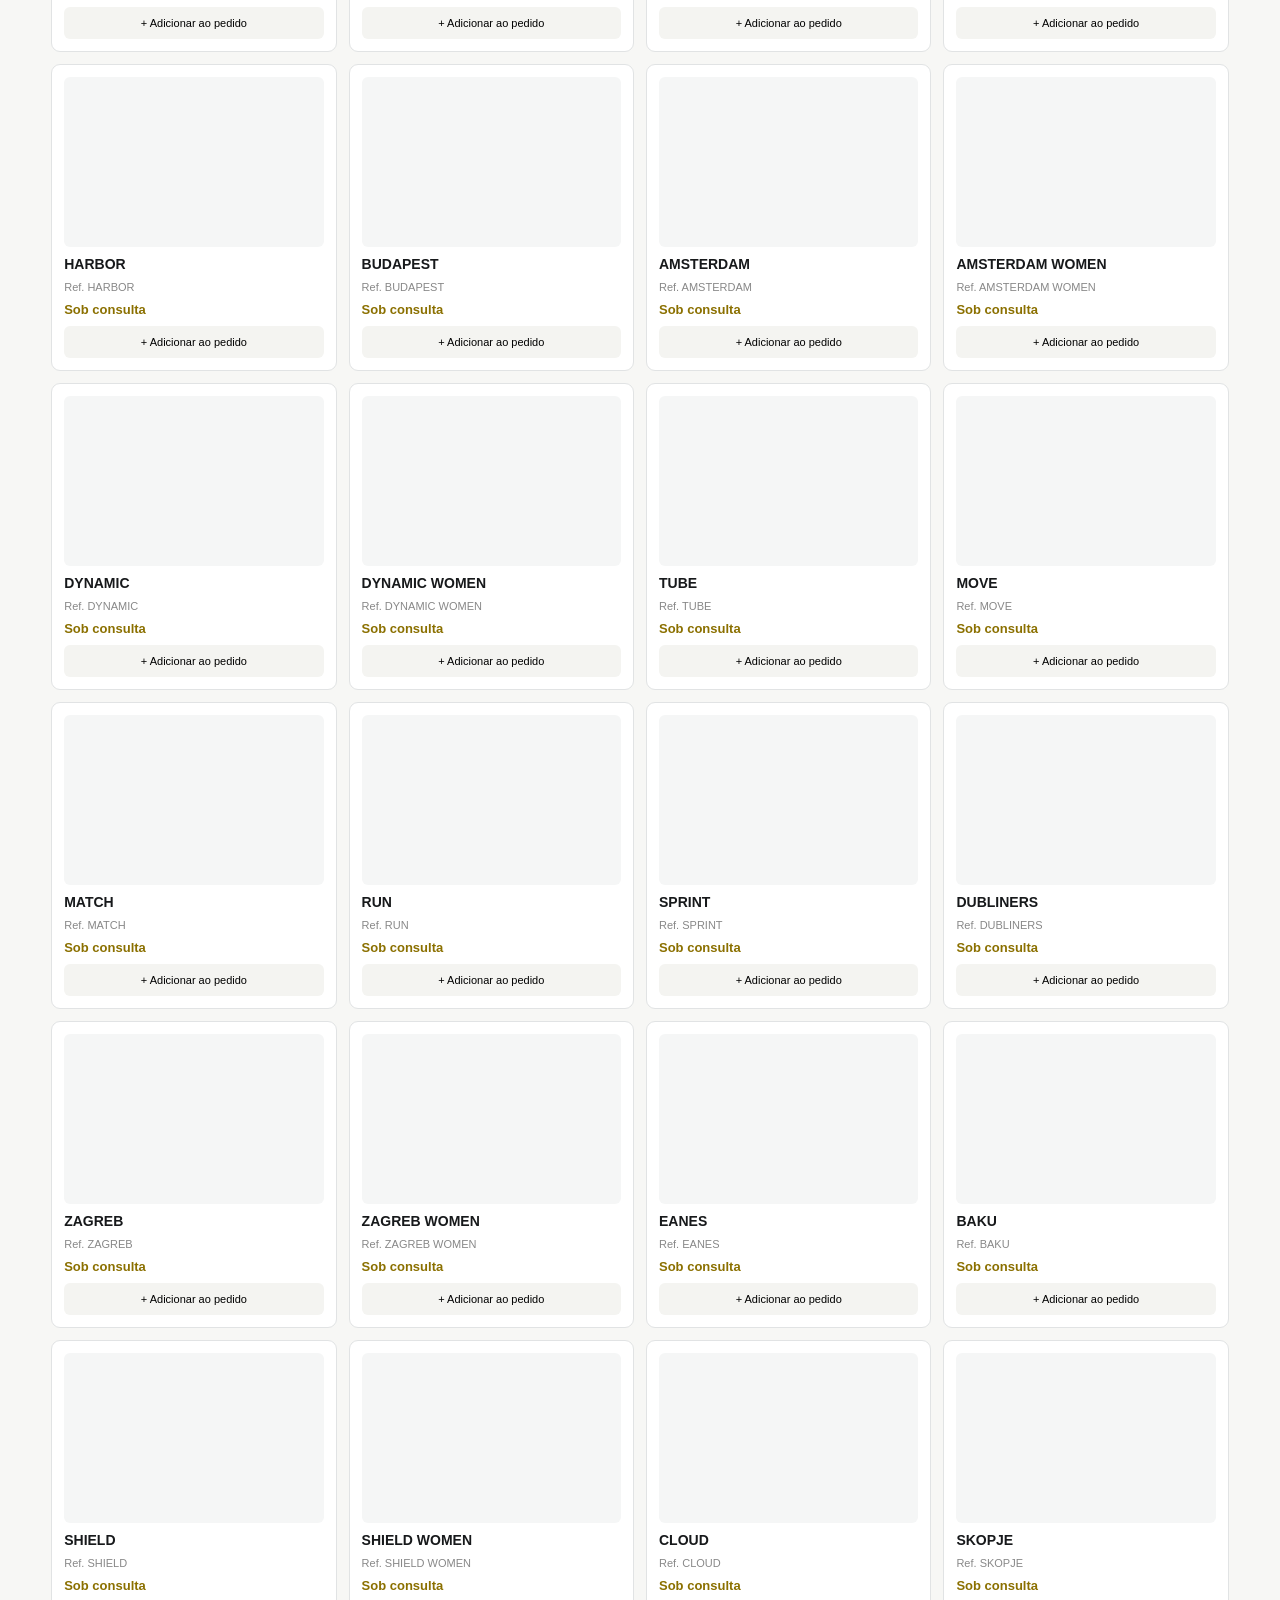
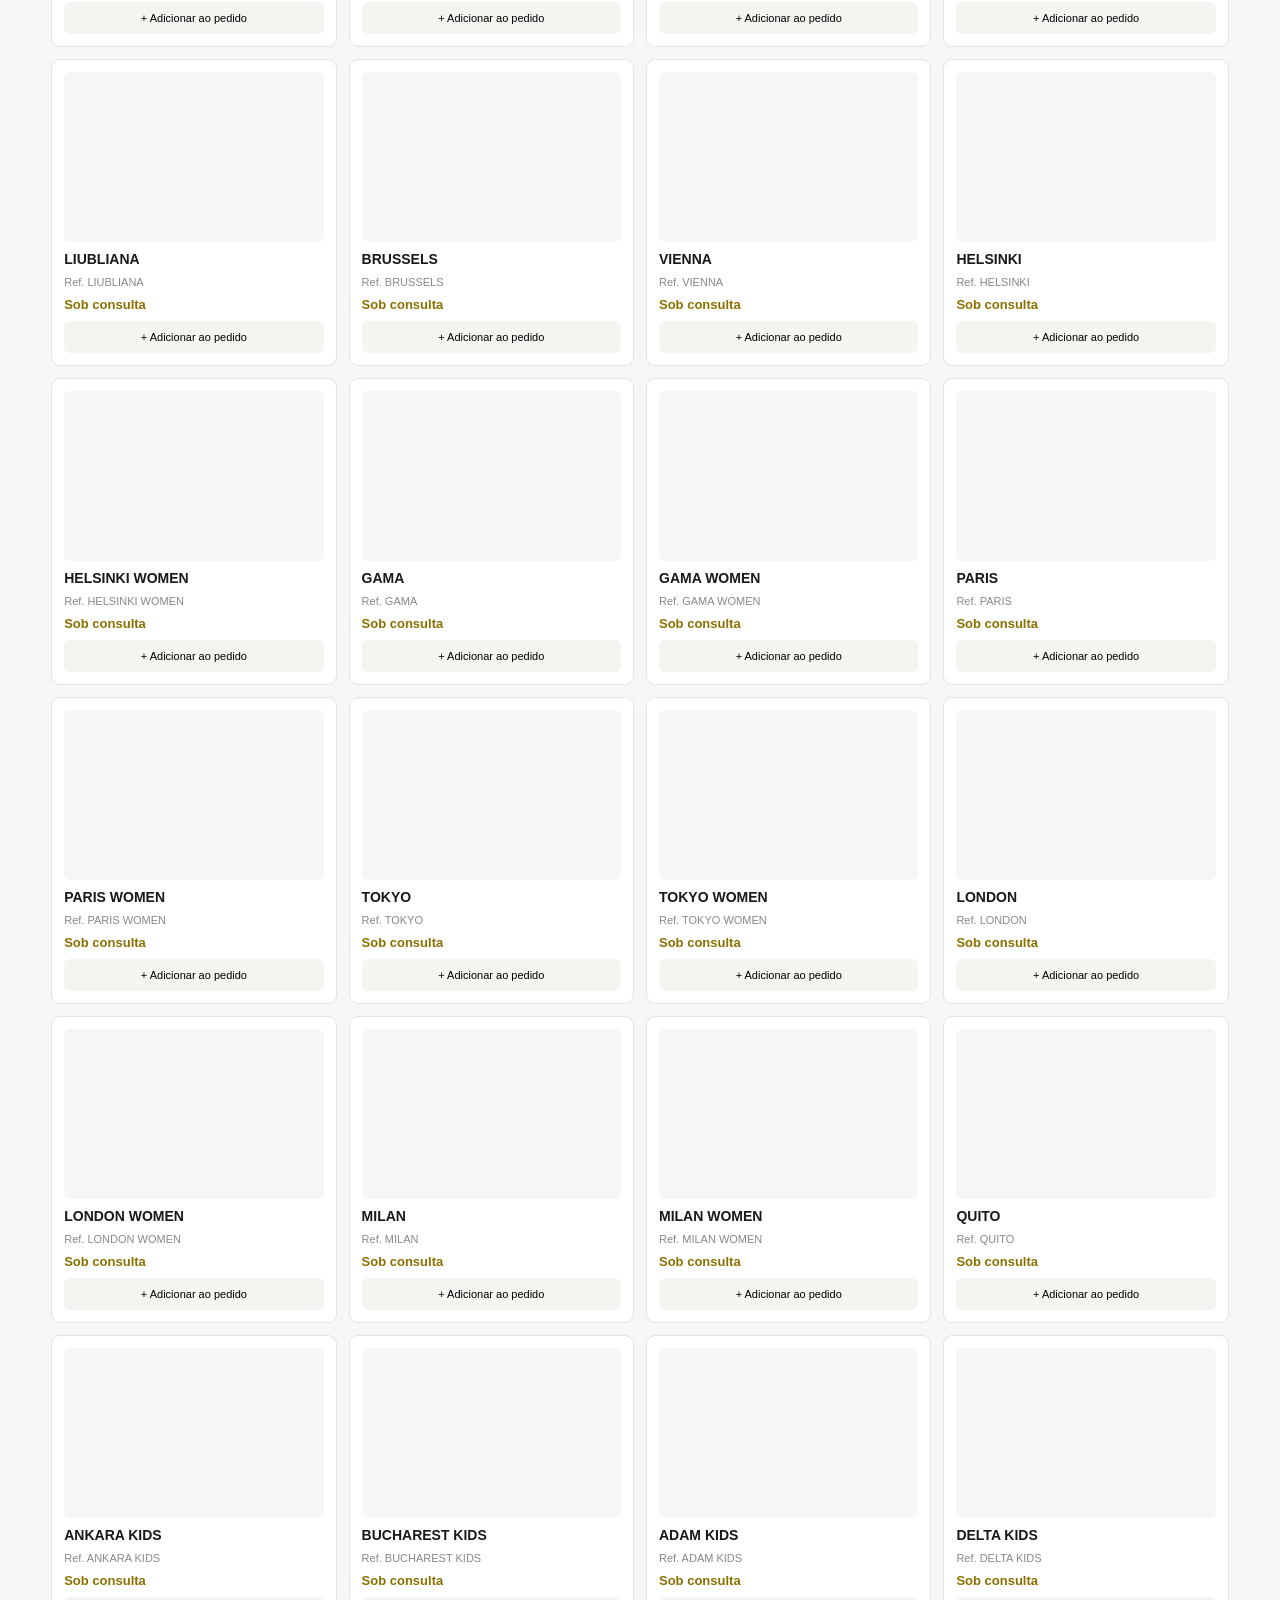
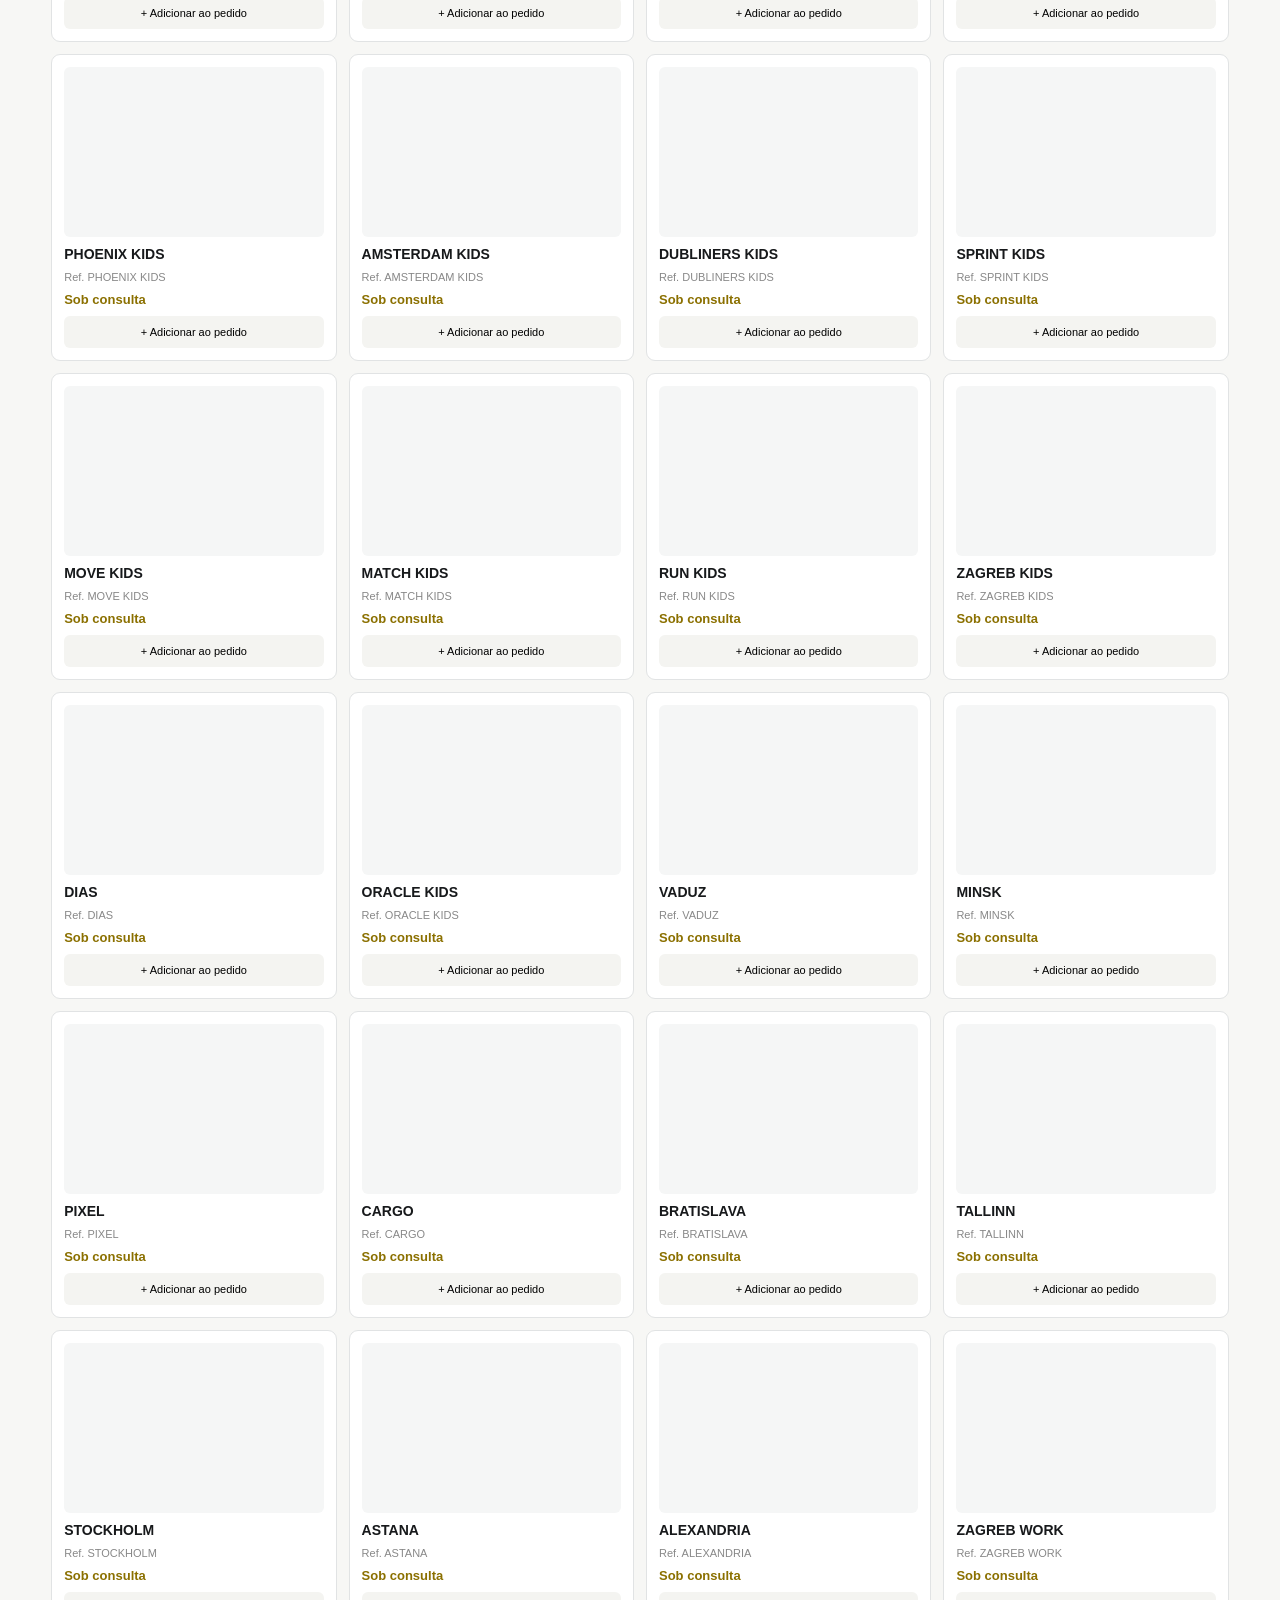
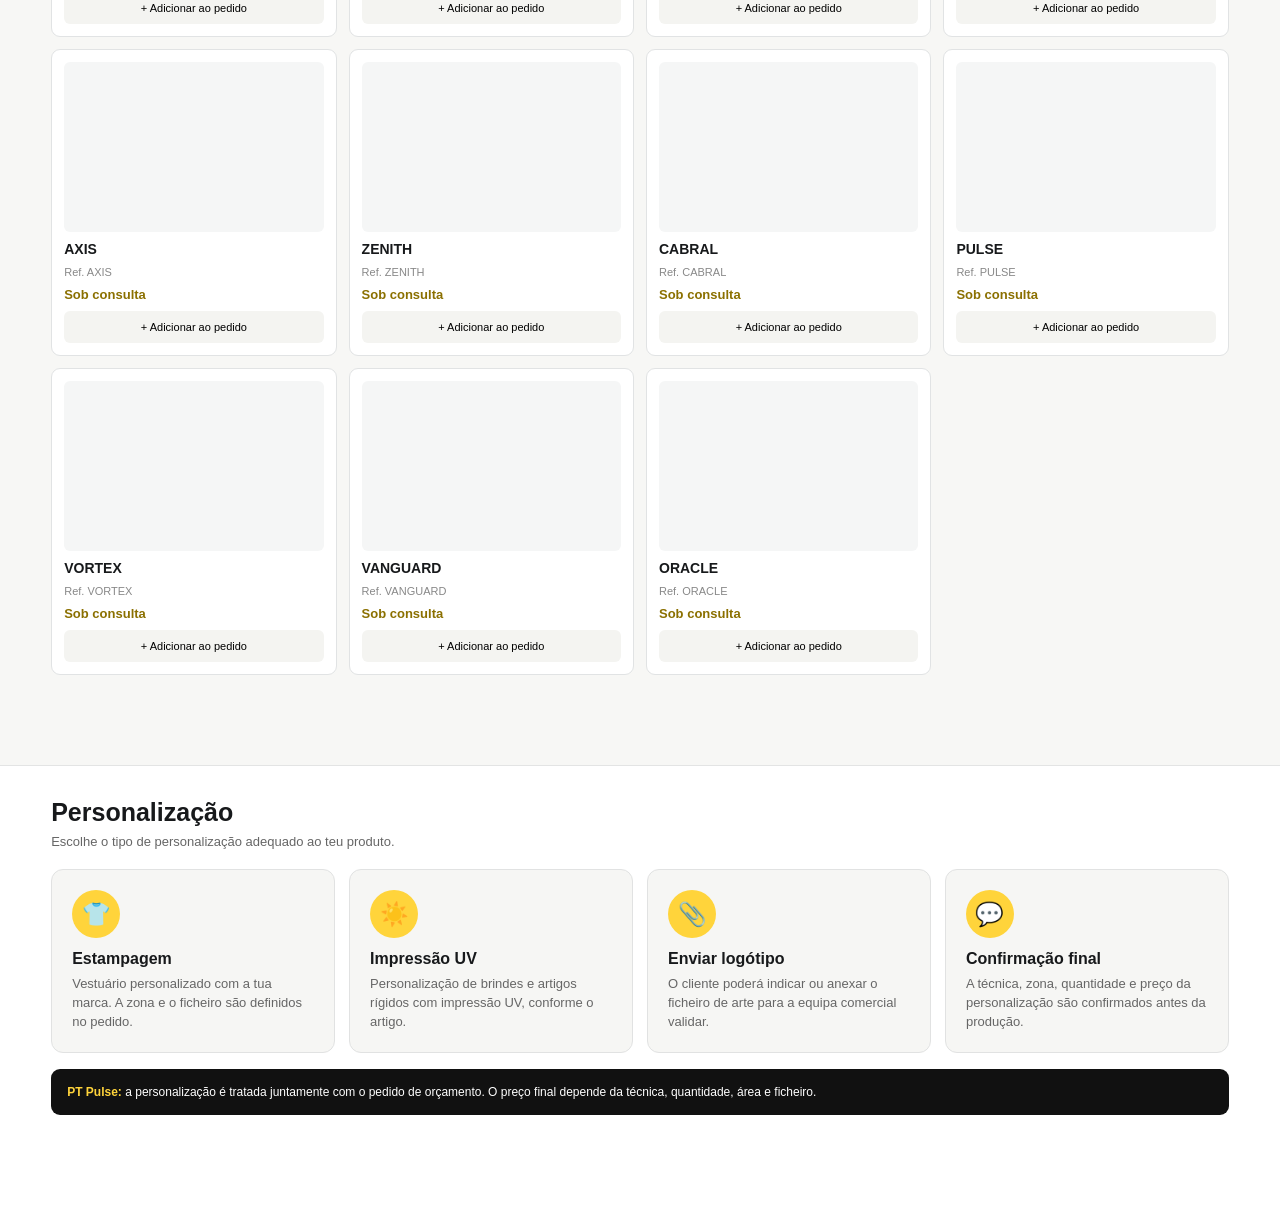
==== commit e2984e3b: "Add PT Pulse personalization section" ====
--- a/index.html
+++ b/index.html
@@ -2,9 +2,13 @@
 <html lang="pt-PT"><head>
 <meta charset="UTF-8"><meta name="viewport" content="width=device-width,initial-scale=1">
 <title>PT Pulse | Catálogo</title><link rel="stylesheet" href="style.css">
+<style>
+.personalization{background:#fff;border-top:1px solid #e3e4e4}.personalization-grid{display:grid;grid-template-columns:repeat(4,1fr);gap:14px}.personalization-card{background:#f6f6f4;border:1px solid #e1e2e2;border-radius:12px;padding:20px}.personalization-card .icon{width:48px;height:48px;border-radius:50%;display:grid;place-items:center;background:#ffd43b;font-size:23px;margin-bottom:12px}.personalization-card h3{margin:0 0 7px;font-size:16px}.personalization-card p{margin:0;color:#666;font-size:13px;line-height:1.45}.personalization-note{margin-top:16px;padding:14px 16px;border-radius:9px;background:#111;color:#fff;font-size:12px;line-height:1.5}.personalization-note strong{color:#ffd43b}@media(max-width:900px){.personalization-grid{grid-template-columns:repeat(2,1fr)}}@media(max-width:700px){.personalization-grid{grid-template-columns:1fr}.personalization-card{padding:16px}}
+</style>
 </head><body>
-<header class="topbar"><button class="menu-btn">☰</button><a class="brand" href="#inicio"><img src="https://cdn-shopkit.com/usercontent/ptpulse/media/images/2d09747-074057-pt-pulse-autocolante.png" alt="PT Pulse"></a><div class="top-search"><input id="search" placeholder="Pesquisar produtos..." oninput="filterProducts()"><span>⌕</span></div><nav><a href="#categorias">Vestuário</a><a href="#categorias">Brindes</a><a href="#categorias">Tecnologia</a><a href="#categorias">Escrita</a><a href="#categorias">Drinkware</a><a href="#categorias">Mochilas</a><a href="#categorias">Casa & Decoração</a></nav><div class="actions"><span>♙<small>Entrar</small></span><span>♡<small>Favoritos</small></span><button onclick="openQuote()">🛒<b id="count">0</b><small>Orçamento</small></button></div></header>
-<div class="mobile-nav"><button onclick="setCategory('Todos')">☰ Todas as categorias</button><button onclick="setCategory('Vestuário')">Vestuário</button><button onclick="setCategory('Brindes')">Brindes</button><button onclick="setCategory('Tecnologia')">Tecnologia</button><button onclick="setCategory('Empresas')">Escrita</button><button onclick="setCategory('Mochilas')">Mochilas</button></div>
-<main id="inicio"><section class="hero"><div class="hero-copy"><h1>O TEU PROJETO,<br>A NOSSA <em>IMPRESSÃO.</em></h1><p>Vestuário, brindes e muito mais.<br>Personaliza com a tua marca!</p><button onclick="document.getElementById('produtos').scrollIntoView({behavior:'smooth'})">Ver produtos　›</button></div><div class="hero-art"><div class="yellow-splash"></div><div class="showcase shirt">PT PULSE</div><div class="showcase hoodie">PT PULSE</div><div class="showcase bottle">PT<br>PULSE</div><div class="showcase cap">PT PULSE</div><div class="showcase mug">PT PULSE</div></div></section><section class="quick-cats" id="categorias"><button onclick="setCategory('Vestuário')"><i>👕</i>Vestuário</button><button onclick="setCategory('Brindes')"><i>🎁</i>Brindes</button><button onclick="setCategory('Tecnologia')"><i>💻</i>Tecnologia</button><button onclick="setCategory('Empresas')"><i>🖊️</i>Escrita</button><button onclick="setCategory('Brindes')"><i>🥤</i>Drinkware</button><button onclick="setCategory('Mochilas')"><i>🎒</i>Mochilas</button><button onclick="setCategory('Casa')"><i>⌂</i>Casa & Decoração</button><button onclick="setCategory('Todos')"><i>▦</i>Mais</button></section><section class="section" id="produtos"><div class="section-head"><h2>Produtos em destaque</h2><a href="#produtos" onclick="setCategory('Todos')">Ver todos →</a></div><div id="productGrid" class="products"></div></section></main>
+<header class="topbar"><button class="menu-btn">☰</button><a class="brand" href="#inicio"><img src="https://cdn-shopkit.com/usercontent/ptpulse/media/images/2d09747-074057-pt-pulse-autocolante.png" alt="PT Pulse"></a><div class="top-search"><input id="search" placeholder="Pesquisar produtos..." oninput="filterProducts()"><span>⌕</span></div><nav><a href="#categorias">Vestuário</a><a href="#categorias">Brindes</a><a href="#categorias">Tecnologia</a><a href="#categorias">Escrita</a><a href="#categorias">Drinkware</a><a href="#categorias">Mochilas</a><a href="#personalizacao">Personalização</a></nav><div class="actions"><span>♙<small>Entrar</small></span><span>♡<small>Favoritos</small></span><button onclick="openQuote()">🛒<b id="count">0</b><small>Orçamento</small></button></div></header>
+<div class="mobile-nav"><button onclick="setCategory('Todos')">☰ Todas as categorias</button><button onclick="setCategory('Vestuário')">Vestuário</button><button onclick="setCategory('Brindes')">Brindes</button><button onclick="setCategory('Tecnologia')">Tecnologia</button><button onclick="setCategory('Empresas')">Escrita</button><button onclick="setCategory('Mochilas')">Mochilas</button><a href="#personalizacao" style="white-space:nowrap;text-decoration:none;color:#111;font-size:13px;padding:12px 2px">Personalização</a></div>
+<main id="inicio"><section class="hero"><div class="hero-copy"><h1>O TEU PROJETO,<br>A NOSSA <em>IMPRESSÃO.</em></h1><p>Vestuário, brindes e muito mais.<br>Personaliza com a tua marca!</p><button onclick="document.getElementById('produtos').scrollIntoView({behavior:'smooth'})">Ver produtos　›</button></div><div class="hero-art"><div class="yellow-splash"></div><div class="showcase shirt">PT PULSE</div><div class="showcase hoodie">PT PULSE</div><div class="showcase bottle">PT<br>PULSE</div><div class="showcase cap">PT PULSE</div><div class="showcase mug">PT PULSE</div></div></section><section class="quick-cats" id="categorias"><button onclick="setCategory('Vestuário')"><i>👕</i>Vestuário</button><button onclick="setCategory('Brindes')"><i>🎁</i>Brindes</button><button onclick="setCategory('Tecnologia')"><i>💻</i>Tecnologia</button><button onclick="setCategory('Empresas')"><i>🖊️</i>Escrita</button><button onclick="setCategory('Brindes')"><i>🥤</i>Drinkware</button><button onclick="setCategory('Mochilas')"><i>🎒</i>Mochilas</button><button onclick="setCategory('Casa')"><i>⌂</i>Casa & Decoração</button><button onclick="setCategory('Todos')"><i>▦</i>Mais</button></section><section class="section" id="produtos"><div class="section-head"><h2>Produtos em destaque</h2><a href="#produtos" onclick="setCategory('Todos')">Ver todos →</a></div><div id="productGrid" class="products"></div></section>
+<section class="section personalization" id="personalizacao"><div class="section-head"><div><h2>Personalização</h2><p style="margin:7px 0 0;color:#666;font-size:13px">Escolhe o tipo de personalização adequado ao teu produto.</p></div></div><div class="personalization-grid"><div class="personalization-card"><div class="icon">👕</div><h3>Estampagem</h3><p>Vestuário personalizado com a tua marca. A zona e o ficheiro são definidos no pedido.</p></div><div class="personalization-card"><div class="icon">☀️</div><h3>Impressão UV</h3><p>Personalização de brindes e artigos rígidos com impressão UV, conforme o artigo.</p></div><div class="personalization-card"><div class="icon">📎</div><h3>Enviar logótipo</h3><p>O cliente poderá indicar ou anexar o ficheiro de arte para a equipa comercial validar.</p></div><div class="personalization-card"><div class="icon">💬</div><h3>Confirmação final</h3><p>A técnica, zona, quantidade e preço da personalização são confirmados antes da produção.</p></div></div><div class="personalization-note"><strong>PT Pulse:</strong> a personalização é tratada juntamente com o pedido de orçamento. O preço final depende da técnica, quantidade, área e ficheiro.</div></section></main>
 <div id="quotePanel" class="quote-panel"><div class="quote-head"><h3>Pedido de Orçamento</h3><button onclick="openQuote()">×</button></div><div id="quoteItems"></div><button class="send" onclick="sendQuote()">Enviar pedido</button></div><button class="floating-quote" onclick="openQuote()">▣　Pedido de Orçamento <b id="mobileCount">0</b></button>
 <script src="th-products.js"></script><script src="catalog.js"></script></body></html>
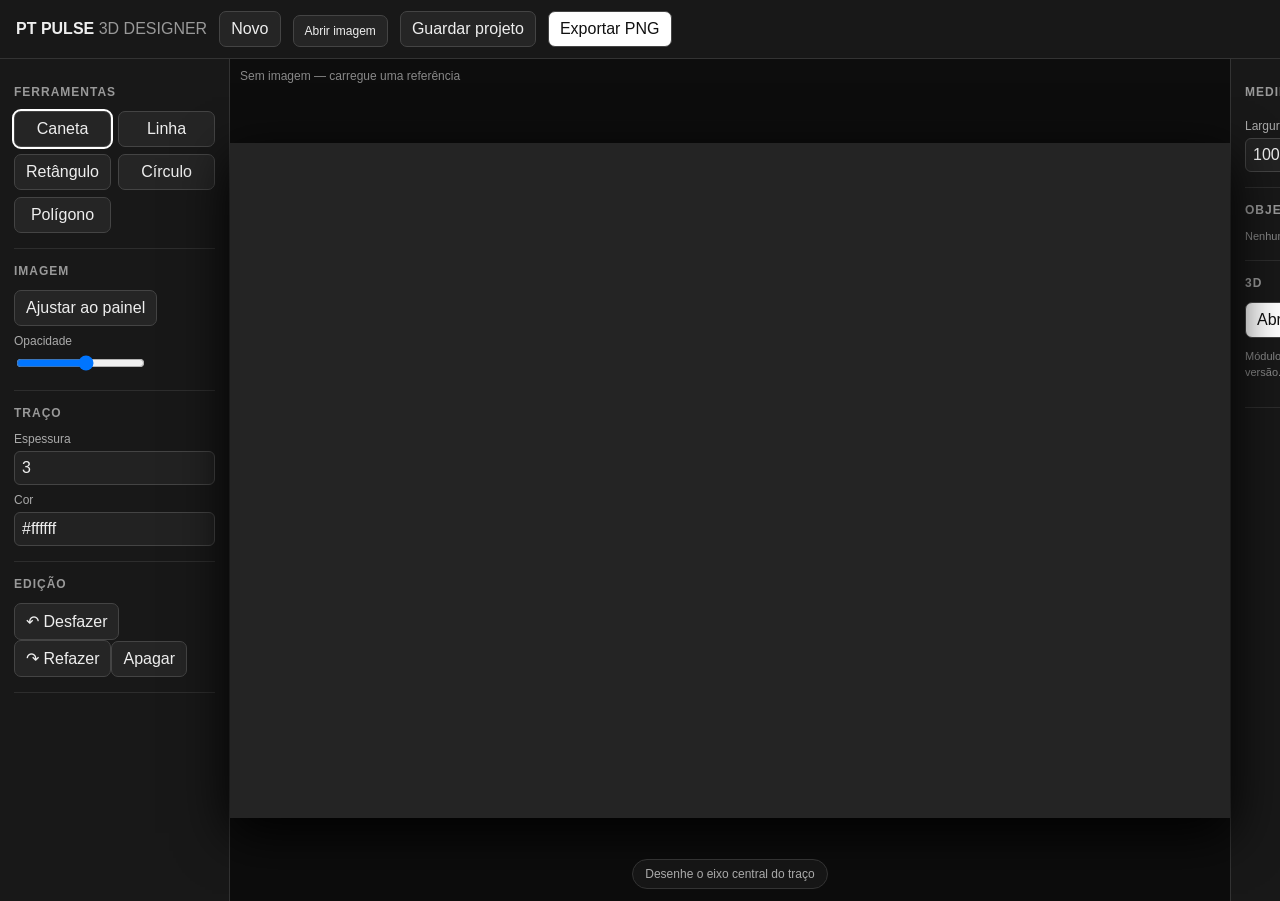
==== commit 62d06669: "Definir PT Pulse 3D Designer como página principal" ====
--- a/index.html
+++ b/index.html
@@ -1,14 +1 @@
-<!DOCTYPE html>
-<html lang="pt-PT"><head>
-<meta charset="UTF-8"><meta name="viewport" content="width=device-width,initial-scale=1">
-<title>PT Pulse | Catálogo</title><link rel="stylesheet" href="style.css">
-<style>
-.personalization{background:#fff;border-top:1px solid #e3e4e4}.personalization-grid{display:grid;grid-template-columns:repeat(4,1fr);gap:14px}.personalization-card{background:#f6f6f4;border:1px solid #e1e2e2;border-radius:12px;padding:20px}.personalization-card .icon{width:48px;height:48px;border-radius:50%;display:grid;place-items:center;background:#ffd43b;font-size:23px;margin-bottom:12px}.personalization-card h3{margin:0 0 7px;font-size:16px}.personalization-card p{margin:0;color:#666;font-size:13px;line-height:1.45}.personalization-note{margin-top:16px;padding:14px 16px;border-radius:9px;background:#111;color:#fff;font-size:12px;line-height:1.5}.personalization-note strong{color:#ffd43b}@media(max-width:900px){.personalization-grid{grid-template-columns:repeat(2,1fr)}}@media(max-width:700px){.personalization-grid{grid-template-columns:1fr}.personalization-card{padding:16px}}
-</style>
-</head><body>
-<header class="topbar"><button class="menu-btn">☰</button><a class="brand" href="#inicio"><img src="https://cdn-shopkit.com/usercontent/ptpulse/media/images/2d09747-074057-pt-pulse-autocolante.png" alt="PT Pulse"></a><div class="top-search"><input id="search" placeholder="Pesquisar produtos..." oninput="filterProducts()"><span>⌕</span></div><nav><a href="#categorias">Vestuário</a><a href="#categorias">Brindes</a><a href="#categorias">Tecnologia</a><a href="#categorias">Escrita</a><a href="#categorias">Drinkware</a><a href="#categorias">Mochilas</a><a href="#personalizacao">Personalização</a></nav><div class="actions"><span>♙<small>Entrar</small></span><span>♡<small>Favoritos</small></span><button onclick="openQuote()">🛒<b id="count">0</b><small>Orçamento</small></button></div></header>
-<div class="mobile-nav"><button onclick="setCategory('Todos')">☰ Todas as categorias</button><button onclick="setCategory('Vestuário')">Vestuário</button><button onclick="setCategory('Brindes')">Brindes</button><button onclick="setCategory('Tecnologia')">Tecnologia</button><button onclick="setCategory('Empresas')">Escrita</button><button onclick="setCategory('Mochilas')">Mochilas</button><a href="#personalizacao" style="white-space:nowrap;text-decoration:none;color:#111;font-size:13px;padding:12px 2px">Personalização</a></div>
-<main id="inicio"><section class="hero"><div class="hero-copy"><h1>O TEU PROJETO,<br>A NOSSA <em>IMPRESSÃO.</em></h1><p>Vestuário, brindes e muito mais.<br>Personaliza com a tua marca!</p><button onclick="document.getElementById('produtos').scrollIntoView({behavior:'smooth'})">Ver produtos　›</button></div><div class="hero-art"><div class="yellow-splash"></div><div class="showcase shirt">PT PULSE</div><div class="showcase hoodie">PT PULSE</div><div class="showcase bottle">PT<br>PULSE</div><div class="showcase cap">PT PULSE</div><div class="showcase mug">PT PULSE</div></div></section><section class="quick-cats" id="categorias"><button onclick="setCategory('Vestuário')"><i>👕</i>Vestuário</button><button onclick="setCategory('Brindes')"><i>🎁</i>Brindes</button><button onclick="setCategory('Tecnologia')"><i>💻</i>Tecnologia</button><button onclick="setCategory('Empresas')"><i>🖊️</i>Escrita</button><button onclick="setCategory('Brindes')"><i>🥤</i>Drinkware</button><button onclick="setCategory('Mochilas')"><i>🎒</i>Mochilas</button><button onclick="setCategory('Casa')"><i>⌂</i>Casa & Decoração</button><button onclick="setCategory('Todos')"><i>▦</i>Mais</button></section><section class="section" id="produtos"><div class="section-head"><h2>Produtos em destaque</h2><a href="#produtos" onclick="setCategory('Todos')">Ver todos →</a></div><div id="productGrid" class="products"></div></section>
-<section class="section personalization" id="personalizacao"><div class="section-head"><div><h2>Personalização</h2><p style="margin:7px 0 0;color:#666;font-size:13px">Escolhe o tipo de personalização adequado ao teu produto.</p></div></div><div class="personalization-grid"><div class="personalization-card"><div class="icon">👕</div><h3>Estampagem</h3><p>Vestuário personalizado com a tua marca. A zona e o ficheiro são definidos no pedido.</p></div><div class="personalization-card"><div class="icon">☀️</div><h3>Impressão UV</h3><p>Personalização de brindes e artigos rígidos com impressão UV, conforme o artigo.</p></div><div class="personalization-card"><div class="icon">📎</div><h3>Enviar logótipo</h3><p>O cliente poderá indicar ou anexar o ficheiro de arte para a equipa comercial validar.</p></div><div class="personalization-card"><div class="icon">💬</div><h3>Confirmação final</h3><p>A técnica, zona, quantidade e preço da personalização são confirmados antes da produção.</p></div></div><div class="personalization-note"><strong>PT Pulse:</strong> a personalização é tratada juntamente com o pedido de orçamento. O preço final depende da técnica, quantidade, área e ficheiro.</div></section></main>
-<div id="quotePanel" class="quote-panel"><div class="quote-head"><h3>Pedido de Orçamento</h3><button onclick="openQuote()">×</button></div><div id="quoteItems"></div><button class="send" onclick="sendQuote()">Enviar pedido</button></div><button class="floating-quote" onclick="openQuote()">▣　Pedido de Orçamento <b id="mobileCount">0</b></button>
-<script src="th-products.js"></script><script src="catalog.js"></script></body></html>+<!doctype html><html lang="pt"><head><meta charset="utf-8"><meta name="viewport" content="width=device-width,initial-scale=1"><title>PT Pulse 3D Designer</title><style>body{margin:0;background:#111;color:#eee;font-family:Arial,sans-serif}header{height:58px;background:#181818;border-bottom:1px solid #333;display:flex;align-items:center;gap:12px;padding:0 16px}.logo{font-weight:800}.logo span{color:#999;font-weight:400}button,input{font:inherit}button{background:#252525;color:#eee;border:1px solid #444;border-radius:7px;padding:8px 11px;cursor:pointer}.primary{background:#fff;color:#111}#file{display:none}.layout{height:calc(100vh - 58px);display:grid;grid-template-columns:230px 1fr 260px}aside{background:#181818;padding:14px;border-right:1px solid #333;overflow:auto}.right{border-right:0;border-left:1px solid #333}h3{font-size:12px;color:#999;text-transform:uppercase;letter-spacing:1px}.tools{display:grid;grid-template-columns:1fr 1fr;gap:7px}.active{outline:2px solid #fff}.group{border-bottom:1px solid #2d2d2d;padding-bottom:15px;margin-bottom:15px}label{font-size:12px;color:#aaa;display:block;margin:8px 0 5px}input[type=number],input[type=text]{width:100%;background:#222;color:#eee;border:1px solid #444;border-radius:6px;padding:7px;box-sizing:border-box}.workspace{position:relative;background:#0d0d0d;display:flex;align-items:center;justify-content:center}canvas{background:#242424;width:min(80vw,1000px);height:min(75vh,680px);touch-action:none;box-shadow:0 15px 50px #000}.status{position:absolute;top:10px;left:10px;color:#888;font-size:12px}.hint{position:absolute;bottom:12px;background:#181818dd;border:1px solid #333;border-radius:20px;padding:7px 12px;color:#aaa;font-size:12px}.row{display:flex;gap:7px}.row>div{flex:1}.small{font-size:11px;color:#888;line-height:1.45}</style></head><body><header><div class="logo">PT PULSE <span>3D DESIGNER</span></div><button onclick="location.reload()">Novo</button><label for="file"><button onclick="file.click()">Abrir imagem</button></label><input id="file" type="file" accept="image/png,image/jpeg,image/webp"><button onclick="saveProject()">Guardar projeto</button><button class="primary" onclick="exportPNG()">Exportar PNG</button></header><div class="layout"><aside><div class="group"><h3>Ferramentas</h3><div class="tools"><button class="active" data-tool="pen">Caneta</button><button data-tool="line">Linha</button><button data-tool="rect">Retângulo</button><button data-tool="circle">Círculo</button><button data-tool="poly">Polígono</button></div></div><div class="group"><h3>Imagem</h3><button onclick="fitImage()">Ajustar ao painel</button><label>Opacidade</label><input id="opacity" type="range" min="0" max="100" value="55"></div><div class="group"><h3>Traço</h3><label>Espessura</label><input id="stroke" type="number" value="3" min="1" max="50"><label>Cor</label><input id="strokeColor" type="text" value="#ffffff"></div><div class="group"><h3>Edição</h3><button onclick="undo()">↶ Desfazer</button> <button onclick="redo()">↷ Refazer</button><button onclick="clearDraw()">Apagar</button></div></aside><main class="workspace"><canvas id="canvas" width="1400" height="900"></canvas><div id="status" class="status">Sem imagem — carregue uma referência</div><div class="hint">Desenhe o eixo central do traço</div></main><aside class="right"><div class="group"><h3>Medidas</h3><div class="row"><div><label>Largura mm</label><input id="mmW" type="number" value="1000"></div><div><label>Altura mm</label><input id="mmH" type="number" value="700"></div></div></div><div class="group"><h3>Objetos</h3><div id="objects" class="small">Nenhum objeto.</div></div><div class="group"><h3>3D</h3><button class="primary" onclick="preview3d()">Abrir pré-visualização 3D</button><p class="small">Módulo 3D será acrescentado na próxima versão.</p></div></aside></div><script>const c=document.getElementById('canvas'),ctx=c.getContext('2d');let bg=null,opacity=.55,tool='pen',down=false,start=null,cur=null,objects=[],hist=[],future=[];const $=id=>document.getElementById(id);function snap(){hist.push(JSON.stringify(objects));future=[]}function pos(e){let r=c.getBoundingClientRect();return{x:(e.clientX-r.left)*c.width/r.width,y:(e.clientY-r.top)*c.height/r.height}}function draw(o){ctx.save();ctx.strokeStyle=o.color||'#fff';ctx.lineWidth=o.width||3;ctx.lineCap='round';ctx.lineJoin='round';ctx.beginPath();if(o.type==='line'){ctx.moveTo(o.x1,o.y1);ctx.lineTo(o.x2,o.y2)}if(o.type==='rect')ctx.rect(o.x,o.y,o.w,o.h);if(o.type==='circle')ctx.arc(o.cx,o.cy,o.r,0,Math.PI*2);if(o.type==='path')o.pts.forEach((p,i)=>i?ctx.lineTo(p.x,p.y):ctx.moveTo(p.x,p.y));if(o.type==='poly'){o.pts.forEach((p,i)=>i?ctx.lineTo(p.x,p.y):ctx.moveTo(p.x,p.y));ctx.closePath()}ctx.stroke();ctx.restore()}function redraw(){ctx.clearRect(0,0,c.width,c.height);ctx.fillStyle='#242424';ctx.fillRect(0,0,c.width,c.height);if(bg){ctx.globalAlpha=opacity;let s=Math.min(c.width/bg.width,c.height/bg.height),w=bg.width*s,h=bg.height*s;ctx.drawImage(bg,(c.width-w)/2,(c.height-h)/2,w,h);ctx.globalAlpha=1}objects.forEach(draw);if(down&&start&&cur&&tool!=='pen'){let p=cur;ctx.save();ctx.strokeStyle=$('strokeColor').value;ctx.lineWidth=+$('stroke').value;ctx.beginPath();if(tool==='line'){ctx.moveTo(start.x,start.y);ctx.lineTo(p.x,p.y)}else if(tool==='rect')ctx.rect(start.x,start.y,p.x-start.x,p.y-start.y);else if(tool==='circle')ctx.arc(start.x,start.y,Math.hypot(p.x-start.x,p.y-start.y),0,Math.PI*2);ctx.stroke();ctx.restore()}$('objects').innerHTML=objects.length?objects.map((o,i)=>(i+1)+'. '+o.type).join('<br>'):'Nenhum objeto.'}c.onpointerdown=e=>{start=cur=pos(e);down=true;if(tool==='pen'){snap();objects.push({type:'path',pts:[start],color:$('strokeColor').value,width:+$('stroke').value})}};c.onpointermove=e=>{if(!down)return;cur=pos(e);if(tool==='pen')objects.at(-1).pts.push(cur);redraw()};c.onpointerup=e=>{if(!down)return;let p=pos(e);down=false;if(tool==='line')objects.push({type:'line',x1:start.x,y1:start.y,x2:p.x,y2:p.y,color:$('strokeColor').value,width:+$('stroke').value});if(tool==='rect')objects.push({type:'rect',x:start.x,y:start.y,w:p.x-start.x,h:p.y-start.y,color:$('strokeColor').value,width:+$('stroke').value});if(tool==='circle')objects.push({type:'circle',cx:start.x,cy:start.y,r:Math.hypot(p.x-start.x,p.y-start.y),color:$('strokeColor').value,width:+$('stroke').value});redraw()};document.querySelectorAll('[data-tool]').forEach(b=>b.onclick=()=>{tool=b.dataset.tool;document.querySelectorAll('[data-tool]').forEach(x=>x.classList.remove('active'));b.classList.add('active')});$('opacity').oninput=e=>{opacity=e.target.value/100;redraw()};$('file').onchange=e=>{let f=e.target.files[0];if(!f)return;let im=new Image();im.onload=()=>{bg=im;$('status').textContent=f.name;redraw()};im.src=URL.createObjectURL(f)};function undo(){if(hist.length){future.push(JSON.stringify(objects));objects=JSON.parse(hist.pop());redraw()}}function redo(){if(future.length){hist.push(JSON.stringify(objects));objects=JSON.parse(future.pop());redraw()}}function clearDraw(){if(objects.length){snap();objects=[];redraw()}}function fitImage(){redraw()}function saveProject(){let a=document.createElement('a');a.href=URL.createObjectURL(new Blob([JSON.stringify({version:1,mmW:+$('mmW').value,mmH:+$('mmH').value,objects},null,2)],{type:'application/json'}));a.download='pt-pulse-projeto.json';a.click()}function exportPNG(){let a=document.createElement('a');a.href=c.toDataURL('image/png');a.download='pt-pulse-desenho.png';a.click()}function preview3d(){alert('Pré-visualização 3D — módulo em desenvolvimento.')}redraw();</script></body></html>
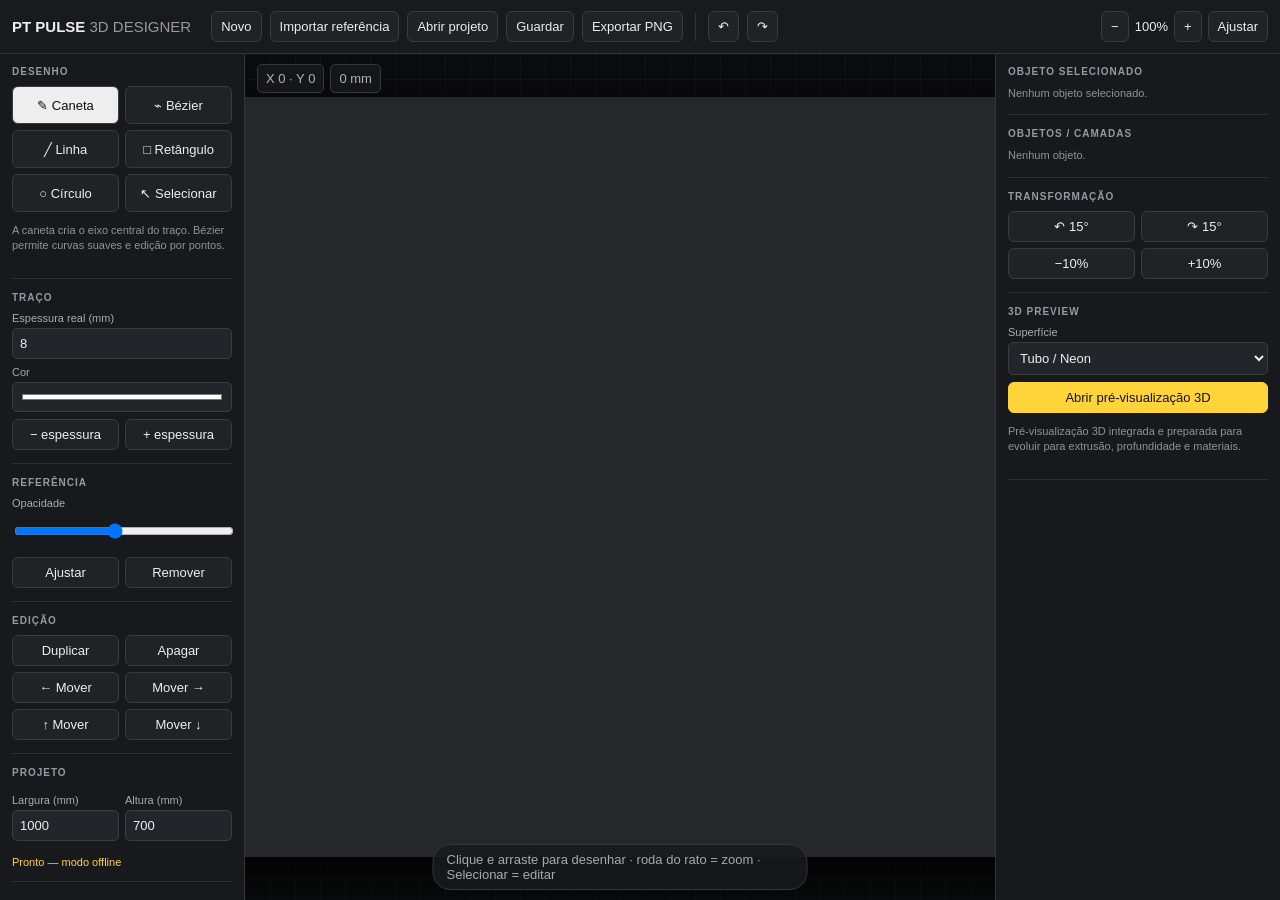
==== commit 8317f9ce: "Upgrade PT Pulse 3D Designer to full offline workshop v2" ====
--- a/index.html
+++ b/index.html
@@ -1 +1,16 @@
-<!doctype html><html lang="pt"><head><meta charset="utf-8"><meta name="viewport" content="width=device-width,initial-scale=1"><title>PT Pulse 3D Designer</title><style>body{margin:0;background:#111;color:#eee;font-family:Arial,sans-serif}header{height:58px;background:#181818;border-bottom:1px solid #333;display:flex;align-items:center;gap:12px;padding:0 16px}.logo{font-weight:800}.logo span{color:#999;font-weight:400}button,input{font:inherit}button{background:#252525;color:#eee;border:1px solid #444;border-radius:7px;padding:8px 11px;cursor:pointer}.primary{background:#fff;color:#111}#file{display:none}.layout{height:calc(100vh - 58px);display:grid;grid-template-columns:230px 1fr 260px}aside{background:#181818;padding:14px;border-right:1px solid #333;overflow:auto}.right{border-right:0;border-left:1px solid #333}h3{font-size:12px;color:#999;text-transform:uppercase;letter-spacing:1px}.tools{display:grid;grid-template-columns:1fr 1fr;gap:7px}.active{outline:2px solid #fff}.group{border-bottom:1px solid #2d2d2d;padding-bottom:15px;margin-bottom:15px}label{font-size:12px;color:#aaa;display:block;margin:8px 0 5px}input[type=number],input[type=text]{width:100%;background:#222;color:#eee;border:1px solid #444;border-radius:6px;padding:7px;box-sizing:border-box}.workspace{position:relative;background:#0d0d0d;display:flex;align-items:center;justify-content:center}canvas{background:#242424;width:min(80vw,1000px);height:min(75vh,680px);touch-action:none;box-shadow:0 15px 50px #000}.status{position:absolute;top:10px;left:10px;color:#888;font-size:12px}.hint{position:absolute;bottom:12px;background:#181818dd;border:1px solid #333;border-radius:20px;padding:7px 12px;color:#aaa;font-size:12px}.row{display:flex;gap:7px}.row>div{flex:1}.small{font-size:11px;color:#888;line-height:1.45}</style></head><body><header><div class="logo">PT PULSE <span>3D DESIGNER</span></div><button onclick="location.reload()">Novo</button><label for="file"><button onclick="file.click()">Abrir imagem</button></label><input id="file" type="file" accept="image/png,image/jpeg,image/webp"><button onclick="saveProject()">Guardar projeto</button><button class="primary" onclick="exportPNG()">Exportar PNG</button></header><div class="layout"><aside><div class="group"><h3>Ferramentas</h3><div class="tools"><button class="active" data-tool="pen">Caneta</button><button data-tool="line">Linha</button><button data-tool="rect">Retângulo</button><button data-tool="circle">Círculo</button><button data-tool="poly">Polígono</button></div></div><div class="group"><h3>Imagem</h3><button onclick="fitImage()">Ajustar ao painel</button><label>Opacidade</label><input id="opacity" type="range" min="0" max="100" value="55"></div><div class="group"><h3>Traço</h3><label>Espessura</label><input id="stroke" type="number" value="3" min="1" max="50"><label>Cor</label><input id="strokeColor" type="text" value="#ffffff"></div><div class="group"><h3>Edição</h3><button onclick="undo()">↶ Desfazer</button> <button onclick="redo()">↷ Refazer</button><button onclick="clearDraw()">Apagar</button></div></aside><main class="workspace"><canvas id="canvas" width="1400" height="900"></canvas><div id="status" class="status">Sem imagem — carregue uma referência</div><div class="hint">Desenhe o eixo central do traço</div></main><aside class="right"><div class="group"><h3>Medidas</h3><div class="row"><div><label>Largura mm</label><input id="mmW" type="number" value="1000"></div><div><label>Altura mm</label><input id="mmH" type="number" value="700"></div></div></div><div class="group"><h3>Objetos</h3><div id="objects" class="small">Nenhum objeto.</div></div><div class="group"><h3>3D</h3><button class="primary" onclick="preview3d()">Abrir pré-visualização 3D</button><p class="small">Módulo 3D será acrescentado na próxima versão.</p></div></aside></div><script>const c=document.getElementById('canvas'),ctx=c.getContext('2d');let bg=null,opacity=.55,tool='pen',down=false,start=null,cur=null,objects=[],hist=[],future=[];const $=id=>document.getElementById(id);function snap(){hist.push(JSON.stringify(objects));future=[]}function pos(e){let r=c.getBoundingClientRect();return{x:(e.clientX-r.left)*c.width/r.width,y:(e.clientY-r.top)*c.height/r.height}}function draw(o){ctx.save();ctx.strokeStyle=o.color||'#fff';ctx.lineWidth=o.width||3;ctx.lineCap='round';ctx.lineJoin='round';ctx.beginPath();if(o.type==='line'){ctx.moveTo(o.x1,o.y1);ctx.lineTo(o.x2,o.y2)}if(o.type==='rect')ctx.rect(o.x,o.y,o.w,o.h);if(o.type==='circle')ctx.arc(o.cx,o.cy,o.r,0,Math.PI*2);if(o.type==='path')o.pts.forEach((p,i)=>i?ctx.lineTo(p.x,p.y):ctx.moveTo(p.x,p.y));if(o.type==='poly'){o.pts.forEach((p,i)=>i?ctx.lineTo(p.x,p.y):ctx.moveTo(p.x,p.y));ctx.closePath()}ctx.stroke();ctx.restore()}function redraw(){ctx.clearRect(0,0,c.width,c.height);ctx.fillStyle='#242424';ctx.fillRect(0,0,c.width,c.height);if(bg){ctx.globalAlpha=opacity;let s=Math.min(c.width/bg.width,c.height/bg.height),w=bg.width*s,h=bg.height*s;ctx.drawImage(bg,(c.width-w)/2,(c.height-h)/2,w,h);ctx.globalAlpha=1}objects.forEach(draw);if(down&&start&&cur&&tool!=='pen'){let p=cur;ctx.save();ctx.strokeStyle=$('strokeColor').value;ctx.lineWidth=+$('stroke').value;ctx.beginPath();if(tool==='line'){ctx.moveTo(start.x,start.y);ctx.lineTo(p.x,p.y)}else if(tool==='rect')ctx.rect(start.x,start.y,p.x-start.x,p.y-start.y);else if(tool==='circle')ctx.arc(start.x,start.y,Math.hypot(p.x-start.x,p.y-start.y),0,Math.PI*2);ctx.stroke();ctx.restore()}$('objects').innerHTML=objects.length?objects.map((o,i)=>(i+1)+'. '+o.type).join('<br>'):'Nenhum objeto.'}c.onpointerdown=e=>{start=cur=pos(e);down=true;if(tool==='pen'){snap();objects.push({type:'path',pts:[start],color:$('strokeColor').value,width:+$('stroke').value})}};c.onpointermove=e=>{if(!down)return;cur=pos(e);if(tool==='pen')objects.at(-1).pts.push(cur);redraw()};c.onpointerup=e=>{if(!down)return;let p=pos(e);down=false;if(tool==='line')objects.push({type:'line',x1:start.x,y1:start.y,x2:p.x,y2:p.y,color:$('strokeColor').value,width:+$('stroke').value});if(tool==='rect')objects.push({type:'rect',x:start.x,y:start.y,w:p.x-start.x,h:p.y-start.y,color:$('strokeColor').value,width:+$('stroke').value});if(tool==='circle')objects.push({type:'circle',cx:start.x,cy:start.y,r:Math.hypot(p.x-start.x,p.y-start.y),color:$('strokeColor').value,width:+$('stroke').value});redraw()};document.querySelectorAll('[data-tool]').forEach(b=>b.onclick=()=>{tool=b.dataset.tool;document.querySelectorAll('[data-tool]').forEach(x=>x.classList.remove('active'));b.classList.add('active')});$('opacity').oninput=e=>{opacity=e.target.value/100;redraw()};$('file').onchange=e=>{let f=e.target.files[0];if(!f)return;let im=new Image();im.onload=()=>{bg=im;$('status').textContent=f.name;redraw()};im.src=URL.createObjectURL(f)};function undo(){if(hist.length){future.push(JSON.stringify(objects));objects=JSON.parse(hist.pop());redraw()}}function redo(){if(future.length){hist.push(JSON.stringify(objects));objects=JSON.parse(future.pop());redraw()}}function clearDraw(){if(objects.length){snap();objects=[];redraw()}}function fitImage(){redraw()}function saveProject(){let a=document.createElement('a');a.href=URL.createObjectURL(new Blob([JSON.stringify({version:1,mmW:+$('mmW').value,mmH:+$('mmH').value,objects},null,2)],{type:'application/json'}));a.download='pt-pulse-projeto.json';a.click()}function exportPNG(){let a=document.createElement('a');a.href=c.toDataURL('image/png');a.download='pt-pulse-desenho.png';a.click()}function preview3d(){alert('Pré-visualização 3D — módulo em desenvolvimento.')}redraw();</script></body></html>+<!doctype html><html lang="pt-PT"><head><meta charset="utf-8"><meta name="viewport" content="width=device-width,initial-scale=1"><title>PT Pulse 3D Designer</title><style>
+*{box-sizing:border-box}body{margin:0;background:#101113;color:#eee;font:13px Arial,sans-serif;overflow:hidden}button,input,select{font:inherit}button{background:#202226;color:#eee;border:1px solid #383b40;border-radius:6px;padding:7px 9px;cursor:pointer}button:hover{background:#2b2e33}.active{background:#eee;color:#111}.primary{background:#ffd43b;color:#111;border-color:#ffd43b}.top{height:54px;background:#181a1d;border-bottom:1px solid #303338;display:flex;align-items:center;gap:8px;padding:0 12px}.logo{font-weight:800;font-size:15px;margin-right:12px}.logo span{font-weight:400;color:#999}.top .sep{height:28px;width:1px;background:#333;margin:0 4px}.layout{height:calc(100vh - 54px);display:grid;grid-template-columns:245px 1fr 285px}.left,.right{background:#17191c;overflow:auto;padding:12px}.left{border-right:1px solid #303338}.right{border-left:1px solid #303338}.group{border-bottom:1px solid #2d3035;padding-bottom:13px;margin-bottom:13px}.group h3{font-size:10px;color:#969ba3;text-transform:uppercase;letter-spacing:1px;margin:0 0 9px}.grid2{display:grid;grid-template-columns:1fr 1fr;gap:6px}.grid3{display:grid;grid-template-columns:repeat(3,1fr);gap:5px}.tool{width:100%;min-height:38px}.field{margin:7px 0}.field label{display:block;color:#a7abb2;font-size:11px;margin-bottom:4px}.field input,.field select{width:100%;background:#22252a;color:#eee;border:1px solid #3a3d42;border-radius:5px;padding:7px}.workspace{position:relative;background:#0b0c0e;display:flex;align-items:center;justify-content:center;overflow:hidden}.stage{position:absolute;inset:0;background-image:linear-gradient(#ffffff08 1px,transparent 1px),linear-gradient(90deg,#ffffff08 1px,transparent 1px);background-size:25px 25px}.canvasWrap{position:relative;box-shadow:0 18px 60px #000;transform-origin:center center}.canvasWrap canvas{display:block;background:#25272b;touch-action:none}.hud{position:absolute;top:10px;left:12px;display:flex;gap:6px;z-index:3}.hud span{background:#181a1dcc;border:1px solid #34373c;padding:6px 8px;border-radius:5px;color:#aeb2b9}.bottom{position:absolute;bottom:10px;left:50%;transform:translateX(-50%);background:#181a1ddd;border:1px solid #34373c;border-radius:18px;padding:7px 13px;color:#aaa}.obj{padding:7px;border:1px solid #303338;border-radius:5px;margin-bottom:5px;cursor:pointer;background:#202226}.obj.sel{border-color:#ffd43b}.muted{color:#8e939b;font-size:11px;line-height:1.4}.swatch{height:30px;padding:2px}.range{width:100%}.mini{font-size:10px;color:#888}.status{color:#ffd43b;font-size:11px;margin-top:8px}.modal{position:absolute;inset:0;background:#000b;display:none;align-items:center;justify-content:center;z-index:20}.modal.open{display:flex}.card{background:#1b1d20;border:1px solid #3a3d42;border-radius:10px;padding:18px;width:min(520px,90vw)}
+</style></head><body><header class="top"><div class="logo">PT PULSE <span>3D DESIGNER</span></div><button onclick="newProject()">Novo</button><button onclick="file.click()">Importar referência</button><input id="file" type="file" accept="image/png,image/jpeg,image/webp" hidden><button onclick="loadProject.click()">Abrir projeto</button><input id="loadProject" type="file" accept="application/json" hidden><button onclick="saveProject()">Guardar</button><button onclick="exportPNG()">Exportar PNG</button><div class="sep"></div><button onclick="undo()">↶</button><button onclick="redo()">↷</button><div style="margin-left:auto;display:flex;gap:6px;align-items:center"><button onclick="zoom(-.1)">−</button><span id="zoomTxt">100%</span><button onclick="zoom(.1)">+</button><button onclick="resetView()">Ajustar</button></div></header><div class="layout"><aside class="left"><div class="group"><h3>Desenho</h3><div class="grid2"><button class="tool active" data-tool="pen">✎ Caneta</button><button class="tool" data-tool="bezier">⌁ Bézier</button><button class="tool" data-tool="line">╱ Linha</button><button class="tool" data-tool="rect">□ Retângulo</button><button class="tool" data-tool="circle">○ Círculo</button><button class="tool" data-tool="select">↖ Selecionar</button></div><p class="muted">A caneta cria o eixo central do traço. Bézier permite curvas suaves e edição por pontos.</p></div><div class="group"><h3>Traço</h3><div class="field"><label>Espessura real (mm)</label><input id="widthMm" type="number" value="8" min="0.1" step="0.1"></div><div class="field"><label>Cor</label><input id="color" class="swatch" type="color" value="#ffffff"></div><div class="grid2"><button onclick="setWidth(-1)">− espessura</button><button onclick="setWidth(1)">+ espessura</button></div></div><div class="group"><h3>Referência</h3><div class="field"><label>Opacidade</label><input id="opacity" class="range" type="range" min="0" max="100" value="45"></div><div class="grid2"><button onclick="fitReference()">Ajustar</button><button onclick="clearReference()">Remover</button></div></div><div class="group"><h3>Edição</h3><div class="grid2"><button onclick="duplicate()">Duplicar</button><button onclick="deleteSelected()">Apagar</button><button onclick="moveSelected(-5,0)">← Mover</button><button onclick="moveSelected(5,0)">Mover →</button><button onclick="moveSelected(0,-5)">↑ Mover</button><button onclick="moveSelected(0,5)">Mover ↓</button></div></div><div class="group"><h3>Projeto</h3><div class="grid2"><div class="field"><label>Largura (mm)</label><input id="mmW" type="number" value="1000"></div><div class="field"><label>Altura (mm)</label><input id="mmH" type="number" value="700"></div></div><div class="status" id="status">Pronto — modo offline</div></div></aside><main class="workspace"><div class="stage"></div><div class="hud"><span id="coord">X 0 · Y 0</span><span id="measure">0 mm</span></div><div class="canvasWrap" id="wrap"><canvas id="canvas" width="1200" height="760"></canvas></div><div class="bottom">Clique e arraste para desenhar · roda do rato = zoom · Selecionar = editar</div></main><aside class="right"><div class="group"><h3>Objeto selecionado</h3><div id="props" class="muted">Nenhum objeto selecionado.</div></div><div class="group"><h3>Objetos / camadas</h3><div id="objects"></div></div><div class="group"><h3>Transformação</h3><div class="grid2"><button onclick="rotateSelected(-15)">↶ 15°</button><button onclick="rotateSelected(15)">↷ 15°</button><button onclick="scaleSelected(.9)">−10%</button><button onclick="scaleSelected(1.1)">+10%</button></div></div><div class="group"><h3>3D Preview</h3><div class="field"><label>Superfície</label><select id="surface"><option>Tubo / Neon</option><option>Placa</option><option>Caixa 3D</option><option>Letra / Logótipo</option></select></div><button class="primary" style="width:100%" onclick="open3d()">Abrir pré-visualização 3D</button><p class="muted">Pré-visualização 3D integrada e preparada para evoluir para extrusão, profundidade e materiais.</p></div></aside></div><div class="modal" id="modal"><div class="card"><h2>PT Pulse 3D — Pré-visualização</h2><canvas id="three" width="480" height="320" style="width:100%;background:#101113;border:1px solid #333;border-radius:6px"></canvas><div style="display:flex;gap:7px;margin-top:10px"><button onclick="spin3d(-1)">↶ Rodar</button><button onclick="spin3d(1)">Rodar ↷</button><button style="margin-left:auto" onclick="close3d()">Fechar</button></div><p class="muted">Nesta versão a vista 3D usa o desenho real do projeto e uma superfície simulada, sem bibliotecas externas — continua a funcionar offline.</p></div></div><script>
+const c=document.getElementById('canvas'),ctx=c.getContext('2d'),wrap=document.getElementById('wrap');let bg=null,objects=[],history=[],future=[],tool='pen',drawing=false,start=null,current=null,selected=-1,zoomLevel=1,angle3d=0,bezierPts=[];const $=id=>document.getElementById(id);
+function snapshot(){history.push(JSON.stringify(objects));if(history.length>40)history.shift();future=[]}function point(e){const r=c.getBoundingClientRect();return{x:(e.clientX-r.left)*c.width/r.width,y:(e.clientY-r.top)*c.height/r.height}}function scale(){return c.width/(+$('mmW').value||1000)}function mm(v){return v/scale()}function style(o){ctx.strokeStyle=o.color||'#fff';ctx.lineWidth=Math.max(1,(o.widthMm||8)*scale());ctx.lineCap='round';ctx.lineJoin='round'}
+function draw(o){ctx.save();style(o);ctx.beginPath();if(o.type==='path'){o.pts.forEach((p,i)=>i?ctx.lineTo(p.x,p.y):ctx.moveTo(p.x,p.y))}else if(o.type==='line'){ctx.moveTo(o.x1,o.y1);ctx.lineTo(o.x2,o.y2)}else if(o.type==='rect'){ctx.rect(o.x,o.y,o.w,o.h)}else if(o.type==='circle'){ctx.arc(o.cx,o.cy,o.r,0,Math.PI*2)}else if(o.type==='bezier'){if(o.pts.length){ctx.moveTo(o.pts[0].x,o.pts[0].y);for(let i=1;i<o.pts.length;i+=3){let p1=o.pts[i],p2=o.pts[i+1],p3=o.pts[i+2];if(p3)ctx.bezierCurveTo(p1.x,p1.y,p2.x,p2.y,p3.x,p3.y);else ctx.lineTo(p1.x,p1.y)}}}ctx.stroke();ctx.restore()}
+function redraw(){ctx.clearRect(0,0,c.width,c.height);ctx.fillStyle='#25272b';ctx.fillRect(0,0,c.width,c.height);if(bg){ctx.globalAlpha=+$('opacity').value/100;let s=Math.min(c.width/bg.width,c.height/bg.height),w=bg.width*s,h=bg.height*s;ctx.drawImage(bg,(c.width-w)/2,(c.height-h)/2,w,h);ctx.globalAlpha=1}objects.forEach((o,i)=>{draw(o);if(i===selected)selection(o)});if(drawing&&start&&current&&['line','rect','circle'].includes(tool)){let o=tempObject();draw(o)}if(bezierPts.length){ctx.save();ctx.fillStyle='#ffd43b';bezierPts.forEach(p=>{ctx.beginPath();ctx.arc(p.x,p.y,5,0,Math.PI*2);ctx.fill()});ctx.restore()}renderObjects();renderProps()}
+function selection(o){let pts=[];if(o.pts)pts=o.pts;else if(o.type==='line')pts=[{x:o.x1,y:o.y1},{x:o.x2,y:o.y2}];else if(o.type==='rect')pts=[{x:o.x,y:o.y},{x:o.x+o.w,y:o.y+o.h}];else if(o.type==='circle')pts=[{x:o.cx-o.r,y:o.cy-o.r},{x:o.cx+o.r,y:o.cy+o.r}];if(!pts.length)return;let xs=pts.map(p=>p.x),ys=pts.map(p=>p.y);ctx.save();ctx.strokeStyle='#ffd43b';ctx.setLineDash([6,5]);ctx.lineWidth=1;ctx.strokeRect(Math.min(...xs)-8,Math.min(...ys)-8,Math.max(...xs)-Math.min(...xs)+16,Math.max(...ys)-Math.min(...ys)+16);ctx.restore()}
+function tempObject(){let p=current,o={widthMm:+$('widthMm').value,color:$('color').value};if(tool==='line')return{...o,type:'line',x1:start.x,y1:start.y,x2:p.x,y2:p.y};if(tool==='rect')return{...o,type:'rect',x:start.x,y:start.y,w:p.x-start.x,h:p.y-start.y};return{...o,type:'circle',cx:start.x,cy:start.y,r:Math.hypot(p.x-start.x,p.y-start.y)}}
+c.onpointerdown=e=>{const p=point(e);if(tool==='select'){selectAt(p);return}if(tool==='bezier'){bezierPts.push(p);redraw();return}start=current=p;drawing=true;if(tool==='pen'){snapshot();objects.push({type:'path',pts:[p],widthMm:+$('widthMm').value,color:$('color').value});selected=objects.length-1}};c.onpointermove=e=>{let p=point(e);$('coord').textContent='X '+Math.round(mm(p.x))+' · Y '+Math.round(mm(p.y));if(!drawing)return;current=p;if(tool==='pen')objects.at(-1).pts.push(p);redraw()};c.onpointerup=e=>{if(!drawing)return;current=point(e);drawing=false;if(tool!=='pen'){snapshot();objects.push(tempObject());selected=objects.length-1}redraw()};c.ondblclick=()=>{if(tool==='bezier'&&bezierPts.length>=2){snapshot();objects.push({type:'bezier',pts:bezierPts.slice(),widthMm:+$('widthMm').value,color:$('color').value});selected=objects.length-1;bezierPts=[];redraw()}};
+function selectAt(p){let hit=-1;for(let i=objects.length-1;i>=0;i--){let o=objects[i],box=getBox(o);if(p.x>=box.x-12&&p.x<=box.x+box.w+12&&p.y>=box.y-12&&p.y<=box.y+box.h+12){hit=i;break}}selected=hit;redraw()}function getBox(o){if(o.pts){let xs=o.pts.map(p=>p.x),ys=o.pts.map(p=>p.y);return{x:Math.min(...xs),y:Math.min(...ys),w:Math.max(...xs)-Math.min(...xs),h:Math.max(...ys)-Math.min(...ys)}}if(o.type==='line')return{x:Math.min(o.x1,o.x2),y:Math.min(o.y1,o.y2),w:Math.abs(o.x2-o.x1),h:Math.abs(o.y2-o.y1)};if(o.type==='rect')return{x:Math.min(o.x,o.x+o.w),y:Math.min(o.y,o.y+o.h),w:Math.abs(o.w),h:Math.abs(o.h)};return{x:o.cx-o.r,y:o.cy-o.r,w:o.r*2,h:o.r*2}}
+function renderObjects(){$('objects').innerHTML=objects.length?objects.map((o,i)=>`<div class="obj ${i===selected?'sel':''}" onclick="selected=${i};redraw()">${i+1}. ${o.type==='path'?'Traço livre':o.type==='bezier'?'Curva Bézier':o.type==='line'?'Linha':o.type==='rect'?'Retângulo':'Círculo'} <span style="float:right">${(o.widthMm||0).toFixed(1)} mm</span></div>`).join(''):'<div class="muted">Nenhum objeto.</div>'}function renderProps(){if(selected<0){$('props').textContent='Nenhum objeto selecionado.';return}let o=objects[selected],b=getBox(o);$('props').innerHTML=`Tipo: <b>${o.type}</b><br>Largura: ${Math.round(mm(b.w))} mm<br>Altura: ${Math.round(mm(b.h))} mm<br>Espessura: ${(o.widthMm||0).toFixed(1)} mm`}
+function moveSelected(dx,dy){if(selected<0)return;snapshot();let o=objects[selected];if(o.pts)o.pts.forEach(p=>{p.x+=dx;p.y+=dy});else if(o.type==='line'){o.x1+=dx;o.x2+=dx;o.y1+=dy;o.y2+=dy}else if(o.type==='rect'){o.x+=dx;o.y+=dy}else{o.cx+=dx;o.cy+=dy}redraw()}function deleteSelected(){if(selected<0)return;snapshot();objects.splice(selected,1);selected=-1;redraw()}function duplicate(){if(selected<0)return;snapshot();let o=JSON.parse(JSON.stringify(objects[selected]));if(o.pts)o.pts.forEach(p=>{p.x+=20;p.y+=20});else if(o.type==='line'){o.x1+=20;o.x2+=20;o.y1+=20;o.y2+=20}else if(o.type==='rect'){o.x+=20;o.y+=20}else{o.cx+=20;o.cy+=20}objects.push(o);selected=objects.length-1;redraw()}function rotateSelected(deg){if(selected<0)return;snapshot();let o=objects[selected],b=getBox(o),cx=b.x+b.w/2,cy=b.y+b.h/2,rad=deg*Math.PI/180,rot=p=>{let x=p.x-cx,y=p.y-cy;return{x:cx+x*Math.cos(rad)-y*Math.sin(rad),y:cy+x*Math.sin(rad)+y*Math.cos(rad)}};if(o.pts)o.pts=o.pts.map(rot);else if(o.type==='line'){let a=rot({x:o.x1,y:o.y1}),b2=rot({x:o.x2,y:o.y2});o.x1=a.x;o.y1=a.y;o.x2=b2.x;o.y2=b2.y}redraw()}function scaleSelected(k){if(selected<0)return;snapshot();let o=objects[selected],b=getBox(o),cx=b.x+b.w/2,cy=b.y+b.h/2,sc=p=>({x:cx+(p.x-cx)*k,y:cy+(p.y-cy)*k});if(o.pts)o.pts=o.pts.map(sc);else if(o.type==='circle')o.r*=k;else if(o.type==='rect'){o.x=cx+(o.x-cx)*k;o.y=cy+(o.y-cy)*k;o.w*=k;o.h*=k}else if(o.type==='line'){let a=sc({x:o.x1,y:o.y1}),d=sc({x:o.x2,y:o.y2});o.x1=a.x;o.y1=a.y;o.x2=d.x;o.y2=d.y}redraw()}
+function setWidth(d){$('widthMm').value=Math.max(.1,+$('widthMm').value+d);if(selected>=0){snapshot();objects[selected].widthMm=+$('widthMm').value;redraw()}}document.querySelectorAll('[data-tool]').forEach(b=>b.onclick=()=>{tool=b.dataset.tool;bezierPts=[];document.querySelectorAll('[data-tool]').forEach(x=>x.classList.remove('active'));b.classList.add('active')});$('opacity').oninput=redraw;$('widthMm').oninput=redraw;$('color').oninput=redraw;$('file').onchange=e=>{let f=e.target.files[0];if(!f)return;let im=new Image();im.onload=()=>{bg=im;$('status').textContent='Referência: '+f.name;redraw()};im.src=URL.createObjectURL(f)};$('loadProject').onchange=e=>{let f=e.target.files[0];if(!f)return;let r=new FileReader();r.onload=()=>{let d=JSON.parse(r.result);objects=d.objects||[];$('mmW').value=d.mmW||1000;$('mmH').value=d.mmH||700;selected=-1;redraw()};r.readAsText(f)};function clearReference(){bg=null;redraw()}function fitReference(){redraw()}function undo(){if(history.length){future.push(JSON.stringify(objects));objects=JSON.parse(history.pop());selected=-1;redraw()}}function redo(){if(future.length){history.push(JSON.stringify(objects));objects=JSON.parse(future.pop());selected=-1;redraw()}}function newProject(){if(confirm('Criar novo projeto?')){objects=[];history=[];future=[];bg=null;selected=-1;redraw()}}function zoom(d){zoomLevel=Math.max(.25,Math.min(3,zoomLevel+d));wrap.style.transform='scale('+zoomLevel+')';$('zoomTxt').textContent=Math.round(zoomLevel*100)+'%'}function resetView(){zoomLevel=1;wrap.style.transform='scale(1)';$('zoomTxt').textContent='100%'}c.onwheel=e=>{e.preventDefault();zoom(e.deltaY<0?.1:-.1)};function saveProject(){let d={version:2,mmW:+$('mmW').value,mmH:+$('mmH').value,objects};let a=document.createElement('a');a.href=URL.createObjectURL(new Blob([JSON.stringify(d,null,2)],{type:'application/json'}));a.download='pt-pulse-3d-projeto.json';a.click()}function exportPNG(){let a=document.createElement('a');a.href=c.toDataURL('image/png');a.download='pt-pulse-3d-desenho.png';a.click()}
+function open3d(){$('modal').classList.add('open');draw3d()}function close3d(){$('modal').classList.remove('open')}function spin3d(d){angle3d+=d*.15;draw3d()}function draw3d(){let t=$('three'),x=t.getContext('2d');x.clearRect(0,0,t.width,t.height);x.fillStyle='#111317';x.fillRect(0,0,t.width,t.height);x.strokeStyle='#333';x.strokeRect(35,45,410,230);x.save();x.translate(240,160);x.rotate(angle3d);x.scale(.9,.65);x.strokeStyle='#ffd43b';x.lineWidth=5;x.beginPath();x.rect(-130,-70,260,140);x.stroke();x.scale(1.1,1.1);x.strokeStyle='#fff';objects.slice(0,20).forEach(o=>{let b=getBox(o);x.beginPath();x.moveTo((b.x-c.width/2)*.35,(b.y-c.height/2)*.35);x.lineTo((b.x+b.w-c.width/2)*.35,(b.y+b.h-c.height/2)*.35);x.stroke()});x.restore();x.fillStyle='#aaa';x.font='12px Arial';x.fillText($('surface').value+' · vista 3D',18,305)}redraw();
+</script></body></html>
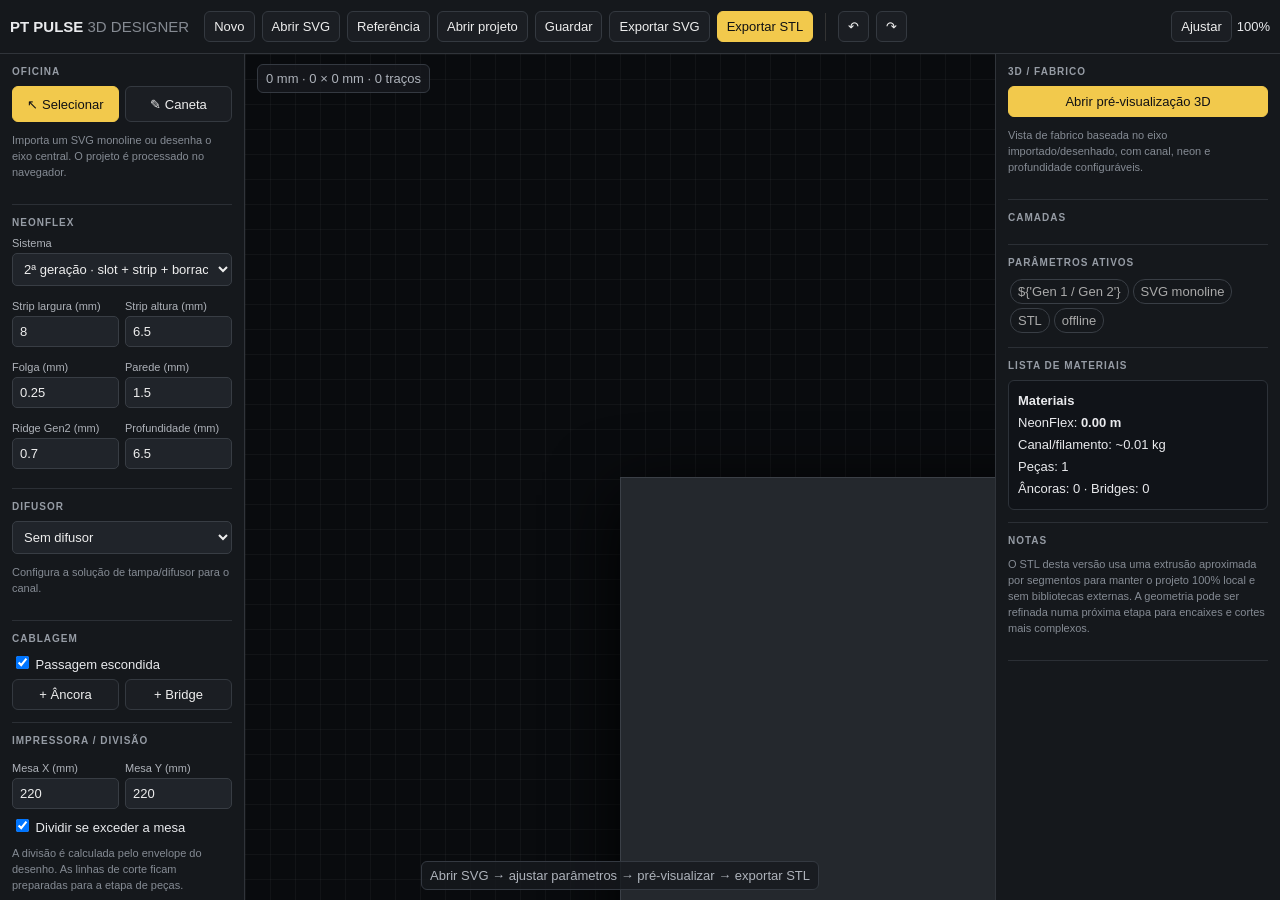
==== commit 4b956868: "Substituir protótipo pelo PT Pulse 3D Designer v2" ====
--- a/index.html
+++ b/index.html
@@ -1,16 +1,7 @@
 <!doctype html><html lang="pt-PT"><head><meta charset="utf-8"><meta name="viewport" content="width=device-width,initial-scale=1"><title>PT Pulse 3D Designer</title><style>
-*{box-sizing:border-box}body{margin:0;background:#101113;color:#eee;font:13px Arial,sans-serif;overflow:hidden}button,input,select{font:inherit}button{background:#202226;color:#eee;border:1px solid #383b40;border-radius:6px;padding:7px 9px;cursor:pointer}button:hover{background:#2b2e33}.active{background:#eee;color:#111}.primary{background:#ffd43b;color:#111;border-color:#ffd43b}.top{height:54px;background:#181a1d;border-bottom:1px solid #303338;display:flex;align-items:center;gap:8px;padding:0 12px}.logo{font-weight:800;font-size:15px;margin-right:12px}.logo span{font-weight:400;color:#999}.top .sep{height:28px;width:1px;background:#333;margin:0 4px}.layout{height:calc(100vh - 54px);display:grid;grid-template-columns:245px 1fr 285px}.left,.right{background:#17191c;overflow:auto;padding:12px}.left{border-right:1px solid #303338}.right{border-left:1px solid #303338}.group{border-bottom:1px solid #2d3035;padding-bottom:13px;margin-bottom:13px}.group h3{font-size:10px;color:#969ba3;text-transform:uppercase;letter-spacing:1px;margin:0 0 9px}.grid2{display:grid;grid-template-columns:1fr 1fr;gap:6px}.grid3{display:grid;grid-template-columns:repeat(3,1fr);gap:5px}.tool{width:100%;min-height:38px}.field{margin:7px 0}.field label{display:block;color:#a7abb2;font-size:11px;margin-bottom:4px}.field input,.field select{width:100%;background:#22252a;color:#eee;border:1px solid #3a3d42;border-radius:5px;padding:7px}.workspace{position:relative;background:#0b0c0e;display:flex;align-items:center;justify-content:center;overflow:hidden}.stage{position:absolute;inset:0;background-image:linear-gradient(#ffffff08 1px,transparent 1px),linear-gradient(90deg,#ffffff08 1px,transparent 1px);background-size:25px 25px}.canvasWrap{position:relative;box-shadow:0 18px 60px #000;transform-origin:center center}.canvasWrap canvas{display:block;background:#25272b;touch-action:none}.hud{position:absolute;top:10px;left:12px;display:flex;gap:6px;z-index:3}.hud span{background:#181a1dcc;border:1px solid #34373c;padding:6px 8px;border-radius:5px;color:#aeb2b9}.bottom{position:absolute;bottom:10px;left:50%;transform:translateX(-50%);background:#181a1ddd;border:1px solid #34373c;border-radius:18px;padding:7px 13px;color:#aaa}.obj{padding:7px;border:1px solid #303338;border-radius:5px;margin-bottom:5px;cursor:pointer;background:#202226}.obj.sel{border-color:#ffd43b}.muted{color:#8e939b;font-size:11px;line-height:1.4}.swatch{height:30px;padding:2px}.range{width:100%}.mini{font-size:10px;color:#888}.status{color:#ffd43b;font-size:11px;margin-top:8px}.modal{position:absolute;inset:0;background:#000b;display:none;align-items:center;justify-content:center;z-index:20}.modal.open{display:flex}.card{background:#1b1d20;border:1px solid #3a3d42;border-radius:10px;padding:18px;width:min(520px,90vw)}
-</style></head><body><header class="top"><div class="logo">PT PULSE <span>3D DESIGNER</span></div><button onclick="newProject()">Novo</button><button onclick="file.click()">Importar referência</button><input id="file" type="file" accept="image/png,image/jpeg,image/webp" hidden><button onclick="loadProject.click()">Abrir projeto</button><input id="loadProject" type="file" accept="application/json" hidden><button onclick="saveProject()">Guardar</button><button onclick="exportPNG()">Exportar PNG</button><div class="sep"></div><button onclick="undo()">↶</button><button onclick="redo()">↷</button><div style="margin-left:auto;display:flex;gap:6px;align-items:center"><button onclick="zoom(-.1)">−</button><span id="zoomTxt">100%</span><button onclick="zoom(.1)">+</button><button onclick="resetView()">Ajustar</button></div></header><div class="layout"><aside class="left"><div class="group"><h3>Desenho</h3><div class="grid2"><button class="tool active" data-tool="pen">✎ Caneta</button><button class="tool" data-tool="bezier">⌁ Bézier</button><button class="tool" data-tool="line">╱ Linha</button><button class="tool" data-tool="rect">□ Retângulo</button><button class="tool" data-tool="circle">○ Círculo</button><button class="tool" data-tool="select">↖ Selecionar</button></div><p class="muted">A caneta cria o eixo central do traço. Bézier permite curvas suaves e edição por pontos.</p></div><div class="group"><h3>Traço</h3><div class="field"><label>Espessura real (mm)</label><input id="widthMm" type="number" value="8" min="0.1" step="0.1"></div><div class="field"><label>Cor</label><input id="color" class="swatch" type="color" value="#ffffff"></div><div class="grid2"><button onclick="setWidth(-1)">− espessura</button><button onclick="setWidth(1)">+ espessura</button></div></div><div class="group"><h3>Referência</h3><div class="field"><label>Opacidade</label><input id="opacity" class="range" type="range" min="0" max="100" value="45"></div><div class="grid2"><button onclick="fitReference()">Ajustar</button><button onclick="clearReference()">Remover</button></div></div><div class="group"><h3>Edição</h3><div class="grid2"><button onclick="duplicate()">Duplicar</button><button onclick="deleteSelected()">Apagar</button><button onclick="moveSelected(-5,0)">← Mover</button><button onclick="moveSelected(5,0)">Mover →</button><button onclick="moveSelected(0,-5)">↑ Mover</button><button onclick="moveSelected(0,5)">Mover ↓</button></div></div><div class="group"><h3>Projeto</h3><div class="grid2"><div class="field"><label>Largura (mm)</label><input id="mmW" type="number" value="1000"></div><div class="field"><label>Altura (mm)</label><input id="mmH" type="number" value="700"></div></div><div class="status" id="status">Pronto — modo offline</div></div></aside><main class="workspace"><div class="stage"></div><div class="hud"><span id="coord">X 0 · Y 0</span><span id="measure">0 mm</span></div><div class="canvasWrap" id="wrap"><canvas id="canvas" width="1200" height="760"></canvas></div><div class="bottom">Clique e arraste para desenhar · roda do rato = zoom · Selecionar = editar</div></main><aside class="right"><div class="group"><h3>Objeto selecionado</h3><div id="props" class="muted">Nenhum objeto selecionado.</div></div><div class="group"><h3>Objetos / camadas</h3><div id="objects"></div></div><div class="group"><h3>Transformação</h3><div class="grid2"><button onclick="rotateSelected(-15)">↶ 15°</button><button onclick="rotateSelected(15)">↷ 15°</button><button onclick="scaleSelected(.9)">−10%</button><button onclick="scaleSelected(1.1)">+10%</button></div></div><div class="group"><h3>3D Preview</h3><div class="field"><label>Superfície</label><select id="surface"><option>Tubo / Neon</option><option>Placa</option><option>Caixa 3D</option><option>Letra / Logótipo</option></select></div><button class="primary" style="width:100%" onclick="open3d()">Abrir pré-visualização 3D</button><p class="muted">Pré-visualização 3D integrada e preparada para evoluir para extrusão, profundidade e materiais.</p></div></aside></div><div class="modal" id="modal"><div class="card"><h2>PT Pulse 3D — Pré-visualização</h2><canvas id="three" width="480" height="320" style="width:100%;background:#101113;border:1px solid #333;border-radius:6px"></canvas><div style="display:flex;gap:7px;margin-top:10px"><button onclick="spin3d(-1)">↶ Rodar</button><button onclick="spin3d(1)">Rodar ↷</button><button style="margin-left:auto" onclick="close3d()">Fechar</button></div><p class="muted">Nesta versão a vista 3D usa o desenho real do projeto e uma superfície simulada, sem bibliotecas externas — continua a funcionar offline.</p></div></div><script>
-const c=document.getElementById('canvas'),ctx=c.getContext('2d'),wrap=document.getElementById('wrap');let bg=null,objects=[],history=[],future=[],tool='pen',drawing=false,start=null,current=null,selected=-1,zoomLevel=1,angle3d=0,bezierPts=[];const $=id=>document.getElementById(id);
-function snapshot(){history.push(JSON.stringify(objects));if(history.length>40)history.shift();future=[]}function point(e){const r=c.getBoundingClientRect();return{x:(e.clientX-r.left)*c.width/r.width,y:(e.clientY-r.top)*c.height/r.height}}function scale(){return c.width/(+$('mmW').value||1000)}function mm(v){return v/scale()}function style(o){ctx.strokeStyle=o.color||'#fff';ctx.lineWidth=Math.max(1,(o.widthMm||8)*scale());ctx.lineCap='round';ctx.lineJoin='round'}
-function draw(o){ctx.save();style(o);ctx.beginPath();if(o.type==='path'){o.pts.forEach((p,i)=>i?ctx.lineTo(p.x,p.y):ctx.moveTo(p.x,p.y))}else if(o.type==='line'){ctx.moveTo(o.x1,o.y1);ctx.lineTo(o.x2,o.y2)}else if(o.type==='rect'){ctx.rect(o.x,o.y,o.w,o.h)}else if(o.type==='circle'){ctx.arc(o.cx,o.cy,o.r,0,Math.PI*2)}else if(o.type==='bezier'){if(o.pts.length){ctx.moveTo(o.pts[0].x,o.pts[0].y);for(let i=1;i<o.pts.length;i+=3){let p1=o.pts[i],p2=o.pts[i+1],p3=o.pts[i+2];if(p3)ctx.bezierCurveTo(p1.x,p1.y,p2.x,p2.y,p3.x,p3.y);else ctx.lineTo(p1.x,p1.y)}}}ctx.stroke();ctx.restore()}
-function redraw(){ctx.clearRect(0,0,c.width,c.height);ctx.fillStyle='#25272b';ctx.fillRect(0,0,c.width,c.height);if(bg){ctx.globalAlpha=+$('opacity').value/100;let s=Math.min(c.width/bg.width,c.height/bg.height),w=bg.width*s,h=bg.height*s;ctx.drawImage(bg,(c.width-w)/2,(c.height-h)/2,w,h);ctx.globalAlpha=1}objects.forEach((o,i)=>{draw(o);if(i===selected)selection(o)});if(drawing&&start&&current&&['line','rect','circle'].includes(tool)){let o=tempObject();draw(o)}if(bezierPts.length){ctx.save();ctx.fillStyle='#ffd43b';bezierPts.forEach(p=>{ctx.beginPath();ctx.arc(p.x,p.y,5,0,Math.PI*2);ctx.fill()});ctx.restore()}renderObjects();renderProps()}
-function selection(o){let pts=[];if(o.pts)pts=o.pts;else if(o.type==='line')pts=[{x:o.x1,y:o.y1},{x:o.x2,y:o.y2}];else if(o.type==='rect')pts=[{x:o.x,y:o.y},{x:o.x+o.w,y:o.y+o.h}];else if(o.type==='circle')pts=[{x:o.cx-o.r,y:o.cy-o.r},{x:o.cx+o.r,y:o.cy+o.r}];if(!pts.length)return;let xs=pts.map(p=>p.x),ys=pts.map(p=>p.y);ctx.save();ctx.strokeStyle='#ffd43b';ctx.setLineDash([6,5]);ctx.lineWidth=1;ctx.strokeRect(Math.min(...xs)-8,Math.min(...ys)-8,Math.max(...xs)-Math.min(...xs)+16,Math.max(...ys)-Math.min(...ys)+16);ctx.restore()}
-function tempObject(){let p=current,o={widthMm:+$('widthMm').value,color:$('color').value};if(tool==='line')return{...o,type:'line',x1:start.x,y1:start.y,x2:p.x,y2:p.y};if(tool==='rect')return{...o,type:'rect',x:start.x,y:start.y,w:p.x-start.x,h:p.y-start.y};return{...o,type:'circle',cx:start.x,cy:start.y,r:Math.hypot(p.x-start.x,p.y-start.y)}}
-c.onpointerdown=e=>{const p=point(e);if(tool==='select'){selectAt(p);return}if(tool==='bezier'){bezierPts.push(p);redraw();return}start=current=p;drawing=true;if(tool==='pen'){snapshot();objects.push({type:'path',pts:[p],widthMm:+$('widthMm').value,color:$('color').value});selected=objects.length-1}};c.onpointermove=e=>{let p=point(e);$('coord').textContent='X '+Math.round(mm(p.x))+' · Y '+Math.round(mm(p.y));if(!drawing)return;current=p;if(tool==='pen')objects.at(-1).pts.push(p);redraw()};c.onpointerup=e=>{if(!drawing)return;current=point(e);drawing=false;if(tool!=='pen'){snapshot();objects.push(tempObject());selected=objects.length-1}redraw()};c.ondblclick=()=>{if(tool==='bezier'&&bezierPts.length>=2){snapshot();objects.push({type:'bezier',pts:bezierPts.slice(),widthMm:+$('widthMm').value,color:$('color').value});selected=objects.length-1;bezierPts=[];redraw()}};
-function selectAt(p){let hit=-1;for(let i=objects.length-1;i>=0;i--){let o=objects[i],box=getBox(o);if(p.x>=box.x-12&&p.x<=box.x+box.w+12&&p.y>=box.y-12&&p.y<=box.y+box.h+12){hit=i;break}}selected=hit;redraw()}function getBox(o){if(o.pts){let xs=o.pts.map(p=>p.x),ys=o.pts.map(p=>p.y);return{x:Math.min(...xs),y:Math.min(...ys),w:Math.max(...xs)-Math.min(...xs),h:Math.max(...ys)-Math.min(...ys)}}if(o.type==='line')return{x:Math.min(o.x1,o.x2),y:Math.min(o.y1,o.y2),w:Math.abs(o.x2-o.x1),h:Math.abs(o.y2-o.y1)};if(o.type==='rect')return{x:Math.min(o.x,o.x+o.w),y:Math.min(o.y,o.y+o.h),w:Math.abs(o.w),h:Math.abs(o.h)};return{x:o.cx-o.r,y:o.cy-o.r,w:o.r*2,h:o.r*2}}
-function renderObjects(){$('objects').innerHTML=objects.length?objects.map((o,i)=>`<div class="obj ${i===selected?'sel':''}" onclick="selected=${i};redraw()">${i+1}. ${o.type==='path'?'Traço livre':o.type==='bezier'?'Curva Bézier':o.type==='line'?'Linha':o.type==='rect'?'Retângulo':'Círculo'} <span style="float:right">${(o.widthMm||0).toFixed(1)} mm</span></div>`).join(''):'<div class="muted">Nenhum objeto.</div>'}function renderProps(){if(selected<0){$('props').textContent='Nenhum objeto selecionado.';return}let o=objects[selected],b=getBox(o);$('props').innerHTML=`Tipo: <b>${o.type}</b><br>Largura: ${Math.round(mm(b.w))} mm<br>Altura: ${Math.round(mm(b.h))} mm<br>Espessura: ${(o.widthMm||0).toFixed(1)} mm`}
-function moveSelected(dx,dy){if(selected<0)return;snapshot();let o=objects[selected];if(o.pts)o.pts.forEach(p=>{p.x+=dx;p.y+=dy});else if(o.type==='line'){o.x1+=dx;o.x2+=dx;o.y1+=dy;o.y2+=dy}else if(o.type==='rect'){o.x+=dx;o.y+=dy}else{o.cx+=dx;o.cy+=dy}redraw()}function deleteSelected(){if(selected<0)return;snapshot();objects.splice(selected,1);selected=-1;redraw()}function duplicate(){if(selected<0)return;snapshot();let o=JSON.parse(JSON.stringify(objects[selected]));if(o.pts)o.pts.forEach(p=>{p.x+=20;p.y+=20});else if(o.type==='line'){o.x1+=20;o.x2+=20;o.y1+=20;o.y2+=20}else if(o.type==='rect'){o.x+=20;o.y+=20}else{o.cx+=20;o.cy+=20}objects.push(o);selected=objects.length-1;redraw()}function rotateSelected(deg){if(selected<0)return;snapshot();let o=objects[selected],b=getBox(o),cx=b.x+b.w/2,cy=b.y+b.h/2,rad=deg*Math.PI/180,rot=p=>{let x=p.x-cx,y=p.y-cy;return{x:cx+x*Math.cos(rad)-y*Math.sin(rad),y:cy+x*Math.sin(rad)+y*Math.cos(rad)}};if(o.pts)o.pts=o.pts.map(rot);else if(o.type==='line'){let a=rot({x:o.x1,y:o.y1}),b2=rot({x:o.x2,y:o.y2});o.x1=a.x;o.y1=a.y;o.x2=b2.x;o.y2=b2.y}redraw()}function scaleSelected(k){if(selected<0)return;snapshot();let o=objects[selected],b=getBox(o),cx=b.x+b.w/2,cy=b.y+b.h/2,sc=p=>({x:cx+(p.x-cx)*k,y:cy+(p.y-cy)*k});if(o.pts)o.pts=o.pts.map(sc);else if(o.type==='circle')o.r*=k;else if(o.type==='rect'){o.x=cx+(o.x-cx)*k;o.y=cy+(o.y-cy)*k;o.w*=k;o.h*=k}else if(o.type==='line'){let a=sc({x:o.x1,y:o.y1}),d=sc({x:o.x2,y:o.y2});o.x1=a.x;o.y1=a.y;o.x2=d.x;o.y2=d.y}redraw()}
-function setWidth(d){$('widthMm').value=Math.max(.1,+$('widthMm').value+d);if(selected>=0){snapshot();objects[selected].widthMm=+$('widthMm').value;redraw()}}document.querySelectorAll('[data-tool]').forEach(b=>b.onclick=()=>{tool=b.dataset.tool;bezierPts=[];document.querySelectorAll('[data-tool]').forEach(x=>x.classList.remove('active'));b.classList.add('active')});$('opacity').oninput=redraw;$('widthMm').oninput=redraw;$('color').oninput=redraw;$('file').onchange=e=>{let f=e.target.files[0];if(!f)return;let im=new Image();im.onload=()=>{bg=im;$('status').textContent='Referência: '+f.name;redraw()};im.src=URL.createObjectURL(f)};$('loadProject').onchange=e=>{let f=e.target.files[0];if(!f)return;let r=new FileReader();r.onload=()=>{let d=JSON.parse(r.result);objects=d.objects||[];$('mmW').value=d.mmW||1000;$('mmH').value=d.mmH||700;selected=-1;redraw()};r.readAsText(f)};function clearReference(){bg=null;redraw()}function fitReference(){redraw()}function undo(){if(history.length){future.push(JSON.stringify(objects));objects=JSON.parse(history.pop());selected=-1;redraw()}}function redo(){if(future.length){history.push(JSON.stringify(objects));objects=JSON.parse(future.pop());selected=-1;redraw()}}function newProject(){if(confirm('Criar novo projeto?')){objects=[];history=[];future=[];bg=null;selected=-1;redraw()}}function zoom(d){zoomLevel=Math.max(.25,Math.min(3,zoomLevel+d));wrap.style.transform='scale('+zoomLevel+')';$('zoomTxt').textContent=Math.round(zoomLevel*100)+'%'}function resetView(){zoomLevel=1;wrap.style.transform='scale(1)';$('zoomTxt').textContent='100%'}c.onwheel=e=>{e.preventDefault();zoom(e.deltaY<0?.1:-.1)};function saveProject(){let d={version:2,mmW:+$('mmW').value,mmH:+$('mmH').value,objects};let a=document.createElement('a');a.href=URL.createObjectURL(new Blob([JSON.stringify(d,null,2)],{type:'application/json'}));a.download='pt-pulse-3d-projeto.json';a.click()}function exportPNG(){let a=document.createElement('a');a.href=c.toDataURL('image/png');a.download='pt-pulse-3d-desenho.png';a.click()}
-function open3d(){$('modal').classList.add('open');draw3d()}function close3d(){$('modal').classList.remove('open')}function spin3d(d){angle3d+=d*.15;draw3d()}function draw3d(){let t=$('three'),x=t.getContext('2d');x.clearRect(0,0,t.width,t.height);x.fillStyle='#111317';x.fillRect(0,0,t.width,t.height);x.strokeStyle='#333';x.strokeRect(35,45,410,230);x.save();x.translate(240,160);x.rotate(angle3d);x.scale(.9,.65);x.strokeStyle='#ffd43b';x.lineWidth=5;x.beginPath();x.rect(-130,-70,260,140);x.stroke();x.scale(1.1,1.1);x.strokeStyle='#fff';objects.slice(0,20).forEach(o=>{let b=getBox(o);x.beginPath();x.moveTo((b.x-c.width/2)*.35,(b.y-c.height/2)*.35);x.lineTo((b.x+b.w-c.width/2)*.35,(b.y+b.h-c.height/2)*.35);x.stroke()});x.restore();x.fillStyle='#aaa';x.font='12px Arial';x.fillText($('surface').value+' · vista 3D',18,305)}redraw();
-</script></body></html>+*{box-sizing:border-box}html,body{margin:0;height:100%;overflow:hidden;background:#0b0d10;color:#e9eaed;font:13px Arial,sans-serif}button,input,select{font:inherit}button{border:1px solid #343940;background:#1b1e23;color:#eee;border-radius:6px;padding:7px 9px;cursor:pointer}button:hover{background:#272b31}.active,.primary{background:#f2c94c;color:#101114;border-color:#f2c94c}.top{height:54px;background:#15181c;border-bottom:1px solid #30343a;display:flex;align-items:center;gap:7px;padding:0 10px}.logo{font-weight:800;font-size:15px;margin-right:8px}.logo span{font-weight:400;color:#858a92}.sep{width:1px;height:28px;background:#333;margin:0 5px}.layout{height:calc(100% - 54px);display:grid;grid-template-columns:245px minmax(400px,1fr) 285px}.left,.right{background:#15181c;overflow:auto;padding:12px}.left{border-right:1px solid #30343a}.right{border-left:1px solid #30343a}.group{border-bottom:1px solid #2b2f35;padding-bottom:12px;margin-bottom:12px}.group h3{font-size:10px;letter-spacing:1px;text-transform:uppercase;color:#969ca5;margin:0 0 9px}.grid2{display:grid;grid-template-columns:1fr 1fr;gap:6px}.tool{min-height:36px}.field{margin:7px 0}.field label{display:block;color:#aeb2b9;font-size:11px;margin-bottom:4px}.field input,.field select{width:100%;padding:7px;background:#20242a;color:#eee;border:1px solid #383d44;border-radius:5px}.range{width:100%}.muted{color:#858b94;font-size:11px;line-height:1.45}.status{color:#f2c94c;font-size:11px;margin-top:8px}.workspace{position:relative;background:#090b0e;overflow:hidden}.stage{position:absolute;inset:0;background-image:linear-gradient(#ffffff09 1px,transparent 1px),linear-gradient(90deg,#ffffff09 1px,transparent 1px);background-size:25px 25px}.board{position:absolute;inset:0;overflow:hidden;touch-action:none}.svgwrap{position:absolute;left:50%;top:50%;transform-origin:0 0;will-change:transform}.paper{filter:drop-shadow(0 18px 35px #000)}svg{display:block;background:#24282d;border:1px solid #3b4047}.ref{opacity:.4}.design path{cursor:pointer}.design path.selected{filter:drop-shadow(0 0 4px #f2c94c)}.nodes circle{fill:#f2c94c;stroke:#111;stroke-width:1;cursor:pointer}.hud{position:absolute;top:10px;left:12px;z-index:5;display:flex;gap:6px}.hud span,.bottom{background:#171a1fcc;border:1px solid #343941;border-radius:6px;padding:6px 8px;color:#aeb3bb}.bottom{position:absolute;bottom:10px;left:50%;transform:translateX(-50%);white-space:nowrap}.layer{background:#20242a;border:1px solid #30353b;border-radius:5px;padding:7px;margin-bottom:5px;cursor:pointer}.layer.sel{border-color:#f2c94c}.layer small{float:right;color:#888}.pill{display:inline-block;border:1px solid #393e45;border-radius:12px;padding:4px 7px;margin:2px;color:#aaa}.modal{display:none;position:fixed;inset:0;background:#000b;z-index:30;align-items:center;justify-content:center}.modal.open{display:flex}.modalcard{width:min(760px,92vw);background:#181b20;border:1px solid #3b4047;border-radius:10px;padding:16px}.three{width:100%;height:430px;background:#080a0d;border:1px solid #343940;border-radius:7px}.material{background:#101318;border:1px solid #2d3239;border-radius:6px;padding:9px;line-height:1.7}.warn{color:#e6b84a}@media(max-width:900px){.layout{grid-template-columns:205px 1fr}.right{display:none}.top .hideMob{display:none}}@media(max-width:650px){.layout{grid-template-columns:1fr}.left{display:none}.top{overflow:auto}.bottom{display:none}}
+</style></head><body><header class="top"><div class="logo">PT PULSE <span>3D DESIGNER</span></div><button id="new">Novo</button><button id="svgFileBtn">Abrir SVG</button><button id="imgFileBtn" class="hideMob">Referência</button><button id="projectBtn" class="hideMob">Abrir projeto</button><button id="save">Guardar</button><button id="svgExport" class="hideMob">Exportar SVG</button><button id="stl" class="primary">Exportar STL</button><div class="sep"></div><button id="undo">↶</button><button id="redo">↷</button><div style="margin-left:auto;display:flex;gap:5px;align-items:center"><button id="fit">Ajustar</button><span id="zoom">100%</span></div><input id="svgFile" type="file" accept=".svg,image/svg+xml" hidden><input id="imgFile" type="file" accept="image/*" hidden><input id="projectFile" type="file" accept="application/json" hidden></header>
+<div class="layout"><aside class="left"><div class="group"><h3>Oficina</h3><div class="grid2"><button data-tool="select" class="tool active">↖ Selecionar</button><button data-tool="pen" class="tool">✎ Caneta</button></div><p class="muted">Importa um SVG monoline ou desenha o eixo central. O projeto é processado no navegador.</p></div><div class="group"><h3>NeonFlex</h3><div class="field"><label>Sistema</label><select id="system"><option value="gen1">1ª geração · canal + difusor</option><option value="gen2" selected>2ª geração · slot + strip + borracha</option></select></div><div class="grid2"><div class="field"><label>Strip largura (mm)</label><input id="stripW" type="number" value="8" step=".1"></div><div class="field"><label>Strip altura (mm)</label><input id="stripH" type="number" value="6.5" step=".1"></div></div><div class="grid2"><div class="field"><label>Folga (mm)</label><input id="clearance" type="number" value=".25" step=".05"></div><div class="field"><label>Parede (mm)</label><input id="wall" type="number" value="1.5" step=".1"></div></div><div class="grid2"><div class="field"><label>Ridge Gen2 (mm)</label><input id="ridge" type="number" value=".7" step=".1"></div><div class="field"><label>Profundidade (mm)</label><input id="depth" type="number" value="6.5" step=".1"></div></div></div><div class="group"><h3>Difusor</h3><div class="field"><select id="diffuser"><option value="none">Sem difusor</option><option value="internal">Interno</option><option value="external">Externo</option><option value="walls">Pelas paredes</option></select></div><p class="muted">Configura a solução de tampa/difusor para o canal.</p></div><div class="group"><h3>Cablagem</h3><label><input id="wire" type="checkbox" checked> Passagem escondida</label><div class="grid2" style="margin-top:7px"><button onclick="anchors.push({x:0,y:0});render()">+ Âncora</button><button onclick="bridges.push({});render()">+ Bridge</button></div></div><div class="group"><h3>Impressora / divisão</h3><div class="grid2"><div class="field"><label>Mesa X (mm)</label><input id="bedW" value="220" type="number"></div><div class="field"><label>Mesa Y (mm)</label><input id="bedD" value="220" type="number"></div></div><label><input id="split" type="checkbox" checked> Dividir se exceder a mesa</label><p class="muted">A divisão é calculada pelo envelope do desenho. As linhas de corte ficam preparadas para a etapa de peças.</p></div><div class="group"><h3>Traço</h3><div class="grid2"><div class="field"><label>Largura visual (mm)</label><input id="width" value="8" type="number" step=".1"></div><div class="field"><label>Cor</label><input id="color" value="#ffffff" type="color"></div></div><button id="delete" style="width:100%">Apagar selecionado</button><button id="clear" style="width:100%;margin-top:6px">Limpar desenho</button></div><div class="group"><h3>Projeto</h3><div class="grid2"><div class="field"><label>Largura</label><input id="projectW" value="1000" type="number"></div><div class="field"><label>Altura</label><input id="projectH" value="700" type="number"></div></div><div id="status" class="status">Pronto — processamento local</div></div></aside>
+<main class="workspace"><div class="stage"></div><div id="board" class="board"><div id="svgwrap" class="svgwrap"><div class="paper"><svg id="paperSvg" width="1000" height="700" viewBox="0 0 1000 700"><image id="reference" class="ref"></image><g id="design" class="design"></g><g id="nodes" class="nodes"></g></svg></div></div></div><div class="hud"><span id="stat">0 mm · 0 × 0 mm · 0 traços</span></div><div class="bottom">Abrir SVG → ajustar parâmetros → pré-visualizar → exportar STL</div></main>
+<aside class="right"><div class="group"><h3>3D / Fabrico</h3><button class="primary" style="width:100%" onclick="$('#modal').classList.add('open');render3d()">Abrir pré-visualização 3D</button><p class="muted">Vista de fabrico baseada no eixo importado/desenhado, com canal, neon e profundidade configuráveis.</p></div><div class="group"><h3>Camadas</h3><div id="layers"></div></div><div class="group"><h3>Parâmetros ativos</h3><span class="pill">${'Gen 1 / Gen 2'}</span><span class="pill">SVG monoline</span><span class="pill">STL</span><span class="pill">offline</span></div><div class="group"><h3>Lista de materiais</h3><div id="material" class="material">Importa um desenho para calcular.</div></div><div class="group"><h3>Notas</h3><p class="muted">O STL desta versão usa uma extrusão aproximada por segmentos para manter o projeto 100% local e sem bibliotecas externas. A geometria pode ser refinada numa próxima etapa para encaixes e cortes mais complexos.</p></div></aside></div>
+<div id="modal" class="modal"><div class="modalcard"><div style="display:flex;align-items:center;margin-bottom:10px"><b>PT Pulse · Pré-visualização 3D</b><button style="margin-left:auto" onclick="$('#modal').classList.remove('open')">Fechar</button></div><canvas id="three" class="three"></canvas><div style="display:flex;gap:7px;margin-top:8px"><button onclick="state.neon=!state.neon;render3d()">Mostrar/Ocultar neon</button><button onclick="render3d()">Atualizar</button></div></div></div><script>const board=document.getElementById('board');const svgEl=document.getElementById('paperSvg');document.getElementById('projectW').addEventListener('change',()=>{svgEl.setAttribute('width',projectW.value);svgEl.setAttribute('viewBox',`0 0 ${projectW.value} ${projectH.value}`)});document.getElementById('projectH').addEventListener('change',()=>{svgEl.setAttribute('height',projectH.value);svgEl.setAttribute('viewBox',`0 0 ${projectW.value} ${projectH.value}`)});</script><script src="designer.js"></script></body></html>
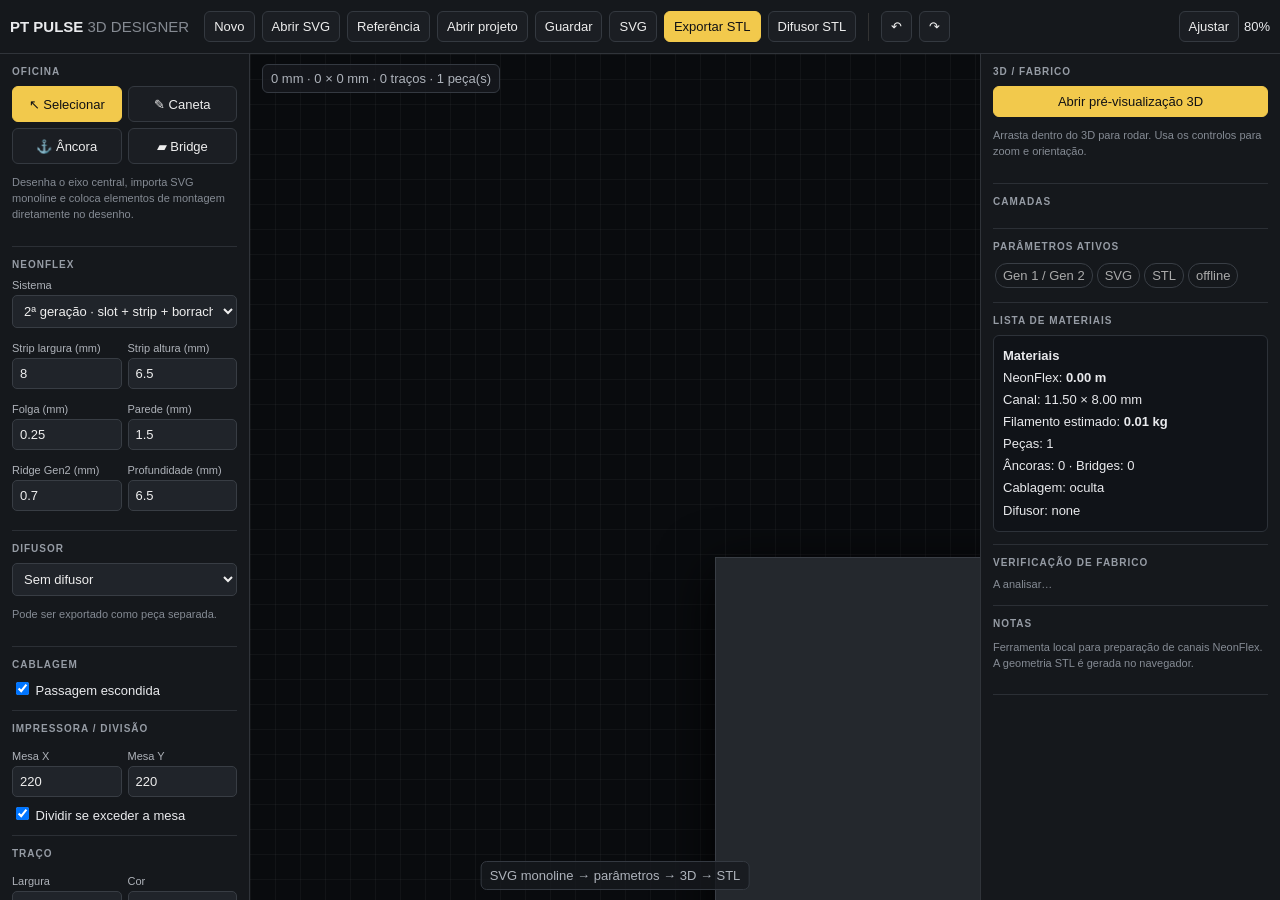
==== commit e287badd: "Wire advanced workshop controls into PT Pulse designer" ====
--- a/index.html
+++ b/index.html
@@ -1,7 +1,7 @@
 <!doctype html><html lang="pt-PT"><head><meta charset="utf-8"><meta name="viewport" content="width=device-width,initial-scale=1"><title>PT Pulse 3D Designer</title><style>
-*{box-sizing:border-box}html,body{margin:0;height:100%;overflow:hidden;background:#0b0d10;color:#e9eaed;font:13px Arial,sans-serif}button,input,select{font:inherit}button{border:1px solid #343940;background:#1b1e23;color:#eee;border-radius:6px;padding:7px 9px;cursor:pointer}button:hover{background:#272b31}.active,.primary{background:#f2c94c;color:#101114;border-color:#f2c94c}.top{height:54px;background:#15181c;border-bottom:1px solid #30343a;display:flex;align-items:center;gap:7px;padding:0 10px}.logo{font-weight:800;font-size:15px;margin-right:8px}.logo span{font-weight:400;color:#858a92}.sep{width:1px;height:28px;background:#333;margin:0 5px}.layout{height:calc(100% - 54px);display:grid;grid-template-columns:245px minmax(400px,1fr) 285px}.left,.right{background:#15181c;overflow:auto;padding:12px}.left{border-right:1px solid #30343a}.right{border-left:1px solid #30343a}.group{border-bottom:1px solid #2b2f35;padding-bottom:12px;margin-bottom:12px}.group h3{font-size:10px;letter-spacing:1px;text-transform:uppercase;color:#969ca5;margin:0 0 9px}.grid2{display:grid;grid-template-columns:1fr 1fr;gap:6px}.tool{min-height:36px}.field{margin:7px 0}.field label{display:block;color:#aeb2b9;font-size:11px;margin-bottom:4px}.field input,.field select{width:100%;padding:7px;background:#20242a;color:#eee;border:1px solid #383d44;border-radius:5px}.range{width:100%}.muted{color:#858b94;font-size:11px;line-height:1.45}.status{color:#f2c94c;font-size:11px;margin-top:8px}.workspace{position:relative;background:#090b0e;overflow:hidden}.stage{position:absolute;inset:0;background-image:linear-gradient(#ffffff09 1px,transparent 1px),linear-gradient(90deg,#ffffff09 1px,transparent 1px);background-size:25px 25px}.board{position:absolute;inset:0;overflow:hidden;touch-action:none}.svgwrap{position:absolute;left:50%;top:50%;transform-origin:0 0;will-change:transform}.paper{filter:drop-shadow(0 18px 35px #000)}svg{display:block;background:#24282d;border:1px solid #3b4047}.ref{opacity:.4}.design path{cursor:pointer}.design path.selected{filter:drop-shadow(0 0 4px #f2c94c)}.nodes circle{fill:#f2c94c;stroke:#111;stroke-width:1;cursor:pointer}.hud{position:absolute;top:10px;left:12px;z-index:5;display:flex;gap:6px}.hud span,.bottom{background:#171a1fcc;border:1px solid #343941;border-radius:6px;padding:6px 8px;color:#aeb3bb}.bottom{position:absolute;bottom:10px;left:50%;transform:translateX(-50%);white-space:nowrap}.layer{background:#20242a;border:1px solid #30353b;border-radius:5px;padding:7px;margin-bottom:5px;cursor:pointer}.layer.sel{border-color:#f2c94c}.layer small{float:right;color:#888}.pill{display:inline-block;border:1px solid #393e45;border-radius:12px;padding:4px 7px;margin:2px;color:#aaa}.modal{display:none;position:fixed;inset:0;background:#000b;z-index:30;align-items:center;justify-content:center}.modal.open{display:flex}.modalcard{width:min(760px,92vw);background:#181b20;border:1px solid #3b4047;border-radius:10px;padding:16px}.three{width:100%;height:430px;background:#080a0d;border:1px solid #343940;border-radius:7px}.material{background:#101318;border:1px solid #2d3239;border-radius:6px;padding:9px;line-height:1.7}.warn{color:#e6b84a}@media(max-width:900px){.layout{grid-template-columns:205px 1fr}.right{display:none}.top .hideMob{display:none}}@media(max-width:650px){.layout{grid-template-columns:1fr}.left{display:none}.top{overflow:auto}.bottom{display:none}}
-</style></head><body><header class="top"><div class="logo">PT PULSE <span>3D DESIGNER</span></div><button id="new">Novo</button><button id="svgFileBtn">Abrir SVG</button><button id="imgFileBtn" class="hideMob">Referência</button><button id="projectBtn" class="hideMob">Abrir projeto</button><button id="save">Guardar</button><button id="svgExport" class="hideMob">Exportar SVG</button><button id="stl" class="primary">Exportar STL</button><div class="sep"></div><button id="undo">↶</button><button id="redo">↷</button><div style="margin-left:auto;display:flex;gap:5px;align-items:center"><button id="fit">Ajustar</button><span id="zoom">100%</span></div><input id="svgFile" type="file" accept=".svg,image/svg+xml" hidden><input id="imgFile" type="file" accept="image/*" hidden><input id="projectFile" type="file" accept="application/json" hidden></header>
-<div class="layout"><aside class="left"><div class="group"><h3>Oficina</h3><div class="grid2"><button data-tool="select" class="tool active">↖ Selecionar</button><button data-tool="pen" class="tool">✎ Caneta</button></div><p class="muted">Importa um SVG monoline ou desenha o eixo central. O projeto é processado no navegador.</p></div><div class="group"><h3>NeonFlex</h3><div class="field"><label>Sistema</label><select id="system"><option value="gen1">1ª geração · canal + difusor</option><option value="gen2" selected>2ª geração · slot + strip + borracha</option></select></div><div class="grid2"><div class="field"><label>Strip largura (mm)</label><input id="stripW" type="number" value="8" step=".1"></div><div class="field"><label>Strip altura (mm)</label><input id="stripH" type="number" value="6.5" step=".1"></div></div><div class="grid2"><div class="field"><label>Folga (mm)</label><input id="clearance" type="number" value=".25" step=".05"></div><div class="field"><label>Parede (mm)</label><input id="wall" type="number" value="1.5" step=".1"></div></div><div class="grid2"><div class="field"><label>Ridge Gen2 (mm)</label><input id="ridge" type="number" value=".7" step=".1"></div><div class="field"><label>Profundidade (mm)</label><input id="depth" type="number" value="6.5" step=".1"></div></div></div><div class="group"><h3>Difusor</h3><div class="field"><select id="diffuser"><option value="none">Sem difusor</option><option value="internal">Interno</option><option value="external">Externo</option><option value="walls">Pelas paredes</option></select></div><p class="muted">Configura a solução de tampa/difusor para o canal.</p></div><div class="group"><h3>Cablagem</h3><label><input id="wire" type="checkbox" checked> Passagem escondida</label><div class="grid2" style="margin-top:7px"><button onclick="anchors.push({x:0,y:0});render()">+ Âncora</button><button onclick="bridges.push({});render()">+ Bridge</button></div></div><div class="group"><h3>Impressora / divisão</h3><div class="grid2"><div class="field"><label>Mesa X (mm)</label><input id="bedW" value="220" type="number"></div><div class="field"><label>Mesa Y (mm)</label><input id="bedD" value="220" type="number"></div></div><label><input id="split" type="checkbox" checked> Dividir se exceder a mesa</label><p class="muted">A divisão é calculada pelo envelope do desenho. As linhas de corte ficam preparadas para a etapa de peças.</p></div><div class="group"><h3>Traço</h3><div class="grid2"><div class="field"><label>Largura visual (mm)</label><input id="width" value="8" type="number" step=".1"></div><div class="field"><label>Cor</label><input id="color" value="#ffffff" type="color"></div></div><button id="delete" style="width:100%">Apagar selecionado</button><button id="clear" style="width:100%;margin-top:6px">Limpar desenho</button></div><div class="group"><h3>Projeto</h3><div class="grid2"><div class="field"><label>Largura</label><input id="projectW" value="1000" type="number"></div><div class="field"><label>Altura</label><input id="projectH" value="700" type="number"></div></div><div id="status" class="status">Pronto — processamento local</div></div></aside>
-<main class="workspace"><div class="stage"></div><div id="board" class="board"><div id="svgwrap" class="svgwrap"><div class="paper"><svg id="paperSvg" width="1000" height="700" viewBox="0 0 1000 700"><image id="reference" class="ref"></image><g id="design" class="design"></g><g id="nodes" class="nodes"></g></svg></div></div></div><div class="hud"><span id="stat">0 mm · 0 × 0 mm · 0 traços</span></div><div class="bottom">Abrir SVG → ajustar parâmetros → pré-visualizar → exportar STL</div></main>
-<aside class="right"><div class="group"><h3>3D / Fabrico</h3><button class="primary" style="width:100%" onclick="$('#modal').classList.add('open');render3d()">Abrir pré-visualização 3D</button><p class="muted">Vista de fabrico baseada no eixo importado/desenhado, com canal, neon e profundidade configuráveis.</p></div><div class="group"><h3>Camadas</h3><div id="layers"></div></div><div class="group"><h3>Parâmetros ativos</h3><span class="pill">${'Gen 1 / Gen 2'}</span><span class="pill">SVG monoline</span><span class="pill">STL</span><span class="pill">offline</span></div><div class="group"><h3>Lista de materiais</h3><div id="material" class="material">Importa um desenho para calcular.</div></div><div class="group"><h3>Notas</h3><p class="muted">O STL desta versão usa uma extrusão aproximada por segmentos para manter o projeto 100% local e sem bibliotecas externas. A geometria pode ser refinada numa próxima etapa para encaixes e cortes mais complexos.</p></div></aside></div>
-<div id="modal" class="modal"><div class="modalcard"><div style="display:flex;align-items:center;margin-bottom:10px"><b>PT Pulse · Pré-visualização 3D</b><button style="margin-left:auto" onclick="$('#modal').classList.remove('open')">Fechar</button></div><canvas id="three" class="three"></canvas><div style="display:flex;gap:7px;margin-top:8px"><button onclick="state.neon=!state.neon;render3d()">Mostrar/Ocultar neon</button><button onclick="render3d()">Atualizar</button></div></div></div><script>const board=document.getElementById('board');const svgEl=document.getElementById('paperSvg');document.getElementById('projectW').addEventListener('change',()=>{svgEl.setAttribute('width',projectW.value);svgEl.setAttribute('viewBox',`0 0 ${projectW.value} ${projectH.value}`)});document.getElementById('projectH').addEventListener('change',()=>{svgEl.setAttribute('height',projectH.value);svgEl.setAttribute('viewBox',`0 0 ${projectW.value} ${projectH.value}`)});</script><script src="designer.js"></script></body></html>+*{box-sizing:border-box}html,body{margin:0;height:100%;overflow:hidden;background:#0b0d10;color:#e9eaed;font:13px Arial,sans-serif}button,input,select{font:inherit}button{border:1px solid #343940;background:#1b1e23;color:#eee;border-radius:6px;padding:7px 9px;cursor:pointer}button:hover{background:#272b31}.active,.primary{background:#f2c94c;color:#101114;border-color:#f2c94c}.top{height:54px;background:#15181c;border-bottom:1px solid #30343a;display:flex;align-items:center;gap:7px;padding:0 10px}.logo{font-weight:800;font-size:15px;margin-right:8px}.logo span{font-weight:400;color:#858a92}.sep{width:1px;height:28px;background:#333;margin:0 5px}.layout{height:calc(100% - 54px);display:grid;grid-template-columns:250px minmax(400px,1fr) 300px}.left,.right{background:#15181c;overflow:auto;padding:12px}.left{border-right:1px solid #30343a}.right{border-left:1px solid #30343a}.group{border-bottom:1px solid #2b2f35;padding-bottom:12px;margin-bottom:12px}.group h3{font-size:10px;letter-spacing:1px;text-transform:uppercase;color:#969ca5;margin:0 0 9px}.grid2{display:grid;grid-template-columns:1fr 1fr;gap:6px}.tool{min-height:36px}.field{margin:7px 0}.field label{display:block;color:#aeb2b9;font-size:11px;margin-bottom:4px}.field input,.field select{width:100%;padding:7px;background:#20242a;color:#eee;border:1px solid #383d44;border-radius:5px}.muted{color:#858b94;font-size:11px;line-height:1.45}.status{color:#f2c94c;font-size:11px;margin-top:8px}.workspace{position:relative;background:#090b0e;overflow:hidden}.stage{position:absolute;inset:0;background-image:linear-gradient(#ffffff09 1px,transparent 1px),linear-gradient(90deg,#ffffff09 1px,transparent 1px);background-size:25px 25px}.board{position:absolute;inset:0;overflow:hidden;touch-action:none}.svgwrap{position:absolute;left:50%;top:50%;transform-origin:0 0;will-change:transform}.paper{filter:drop-shadow(0 18px 35px #000)}svg{display:block;background:#24282d;border:1px solid #3b4047}.ref{opacity:.4}.design path{cursor:pointer}.design path.selected{filter:drop-shadow(0 0 4px #f2c94c)}.nodes circle{fill:#f2c94c;stroke:#111;stroke-width:1;cursor:pointer}.hud{position:absolute;top:10px;left:12px;z-index:5;display:flex;gap:6px}.hud span,.bottom{background:#171a1fcc;border:1px solid #343941;border-radius:6px;padding:6px 8px;color:#aeb3bb}.bottom{position:absolute;bottom:10px;left:50%;transform:translateX(-50%);white-space:nowrap}.layer{background:#20242a;border:1px solid #30353b;border-radius:5px;padding:7px;margin-bottom:5px;cursor:pointer}.layer.sel{border-color:#f2c94c}.layer small{float:right;color:#888}.pill{display:inline-block;border:1px solid #393e45;border-radius:12px;padding:4px 7px;margin:2px;color:#aaa}.modal{display:none;position:fixed;inset:0;background:#000b;z-index:30;align-items:center;justify-content:center}.modal.open{display:flex}.modalcard{width:min(820px,94vw);max-height:94vh;overflow:auto;background:#181b20;border:1px solid #3b4047;border-radius:10px;padding:16px}.three{width:100%;height:430px;background:#080a0d;border:1px solid #343940;border-radius:7px}.material{background:#101318;border:1px solid #2d3239;border-radius:6px;padding:9px;line-height:1.7}.warn{color:#e6b84a}@media(max-width:900px){.layout{grid-template-columns:205px 1fr}.right{display:none}}@media(max-width:650px){.layout{grid-template-columns:1fr}.left{display:none}.top{overflow:auto}.bottom{display:none}}
+</style></head><body><header class="top"><div class="logo">PT PULSE <span>3D DESIGNER</span></div><button id="new">Novo</button><button id="svgFileBtn">Abrir SVG</button><button id="imgFileBtn">Referência</button><button id="projectBtn">Abrir projeto</button><button id="save">Guardar</button><button id="svgExport">SVG</button><button id="stl" class="primary">Exportar STL</button><div class="sep"></div><button id="undo">↶</button><button id="redo">↷</button><div style="margin-left:auto;display:flex;gap:5px;align-items:center"><button id="fit">Ajustar</button><span id="zoom">100%</span></div><input id="svgFile" type="file" accept=".svg,image/svg+xml" hidden><input id="imgFile" type="file" accept="image/*" hidden><input id="projectFile" type="file" accept="application/json" hidden></header>
+<div class="layout"><aside class="left"><div class="group"><h3>Oficina</h3><div class="grid2"><button data-tool="select" class="tool active">↖ Selecionar</button><button data-tool="pen" class="tool">✎ Caneta</button><button data-tool="anchor" class="tool">⚓ Âncora</button><button data-tool="bridge" class="tool">▰ Bridge</button></div><p class="muted">Desenha o eixo central, importa SVG monoline e coloca elementos de montagem diretamente no desenho.</p></div><div class="group"><h3>NeonFlex</h3><div class="field"><label>Sistema</label><select id="system"><option value="gen1">1ª geração · canal + difusor</option><option value="gen2" selected>2ª geração · slot + strip + borracha</option></select></div><div class="grid2"><div class="field"><label>Strip largura (mm)</label><input id="stripW" type="number" value="8" step=".1"></div><div class="field"><label>Strip altura (mm)</label><input id="stripH" type="number" value="6.5" step=".1"></div></div><div class="grid2"><div class="field"><label>Folga (mm)</label><input id="clearance" type="number" value=".25" step=".05"></div><div class="field"><label>Parede (mm)</label><input id="wall" type="number" value="1.5" step=".1"></div></div><div class="grid2"><div class="field"><label>Ridge Gen2 (mm)</label><input id="ridge" type="number" value=".7" step=".1"></div><div class="field"><label>Profundidade (mm)</label><input id="depth" type="number" value="6.5" step=".1"></div></div></div><div class="group"><h3>Difusor</h3><select id="diffuser" style="width:100%;padding:7px;background:#20242a;color:#eee;border:1px solid #383d44;border-radius:5px"><option value="none">Sem difusor</option><option value="internal">Interno</option><option value="external">Externo</option><option value="walls">Pelas paredes</option></select><p class="muted">Pode ser exportado como peça separada.</p></div><div class="group"><h3>Cablagem</h3><label><input id="wire" type="checkbox" checked> Passagem escondida</label></div><div class="group"><h3>Impressora / divisão</h3><div class="grid2"><div class="field"><label>Mesa X</label><input id="bedW" value="220" type="number"></div><div class="field"><label>Mesa Y</label><input id="bedD" value="220" type="number"></div></div><label><input id="split" type="checkbox" checked> Dividir se exceder a mesa</label></div><div class="group"><h3>Traço</h3><div class="grid2"><div class="field"><label>Largura</label><input id="width" value="8" type="number" step=".1"></div><div class="field"><label>Cor</label><input id="color" value="#ffffff" type="color"></div></div><button id="delete" style="width:100%">Apagar selecionado</button><button id="clear" style="width:100%;margin-top:6px">Limpar desenho</button></div><div class="group"><h3>Projeto</h3><div class="grid2"><div class="field"><label>Largura</label><input id="projectW" value="1000" type="number"></div><div class="field"><label>Altura</label><input id="projectH" value="700" type="number"></div></div><div id="status" class="status">Pronto — processamento local</div></div></aside>
+<main class="workspace"><div class="stage"></div><div id="board" class="board"><div id="svgwrap" class="svgwrap"><div class="paper"><svg id="paperSvg" width="1000" height="700" viewBox="0 0 1000 700"><image id="reference" class="ref"></image><g id="design" class="design"></g><g id="nodes" class="nodes"></g></svg></div></div></div><div class="hud"><span id="stat">0 mm · 0 × 0 mm · 0 traços</span></div><div class="bottom">SVG monoline → parâmetros → 3D → STL</div></main>
+<aside class="right"><div class="group"><h3>3D / Fabrico</h3><button class="primary" style="width:100%" onclick="$('#modal').classList.add('open');render3d()">Abrir pré-visualização 3D</button><p class="muted">Arrasta dentro do 3D para rodar. Usa os controlos para zoom e orientação.</p></div><div class="group"><h3>Camadas</h3><div id="layers"></div></div><div class="group"><h3>Parâmetros ativos</h3><span class="pill">Gen 1 / Gen 2</span><span class="pill">SVG</span><span class="pill">STL</span><span class="pill">offline</span></div><div class="group"><h3>Lista de materiais</h3><div id="material" class="material">Importa um desenho para calcular.</div></div><div class="group"><h3>Notas</h3><p class="muted">Ferramenta local para preparação de canais NeonFlex. A geometria STL é gerada no navegador.</p></div></aside></div>
+<div id="modal" class="modal"><div class="modalcard"><div style="display:flex;align-items:center;margin-bottom:10px"><b>PT Pulse · Pré-visualização 3D</b><button style="margin-left:auto" onclick="$('#modal').classList.remove('open')">Fechar</button></div><canvas id="three" class="three"></canvas><div style="display:flex;gap:7px;margin-top:8px"><button onclick="state.neon=!state.neon;render3d()">Mostrar/Ocultar neon</button><button onclick="render3d()">Atualizar</button></div></div></div><script>const board=document.getElementById('board');const svgEl=document.getElementById('paperSvg');function resizeProject(){svgEl.setAttribute('width',document.getElementById('projectW').value);svgEl.setAttribute('height',document.getElementById('projectH').value);svgEl.setAttribute('viewBox',`0 0 ${document.getElementById('projectW').value} ${document.getElementById('projectH').value}`)}document.getElementById('projectW').addEventListener('change',resizeProject);document.getElementById('projectH').addEventListener('change',resizeProject);</script><script src="designer.js"></script><script src="workshop-upgrade.js"></script></body></html>
